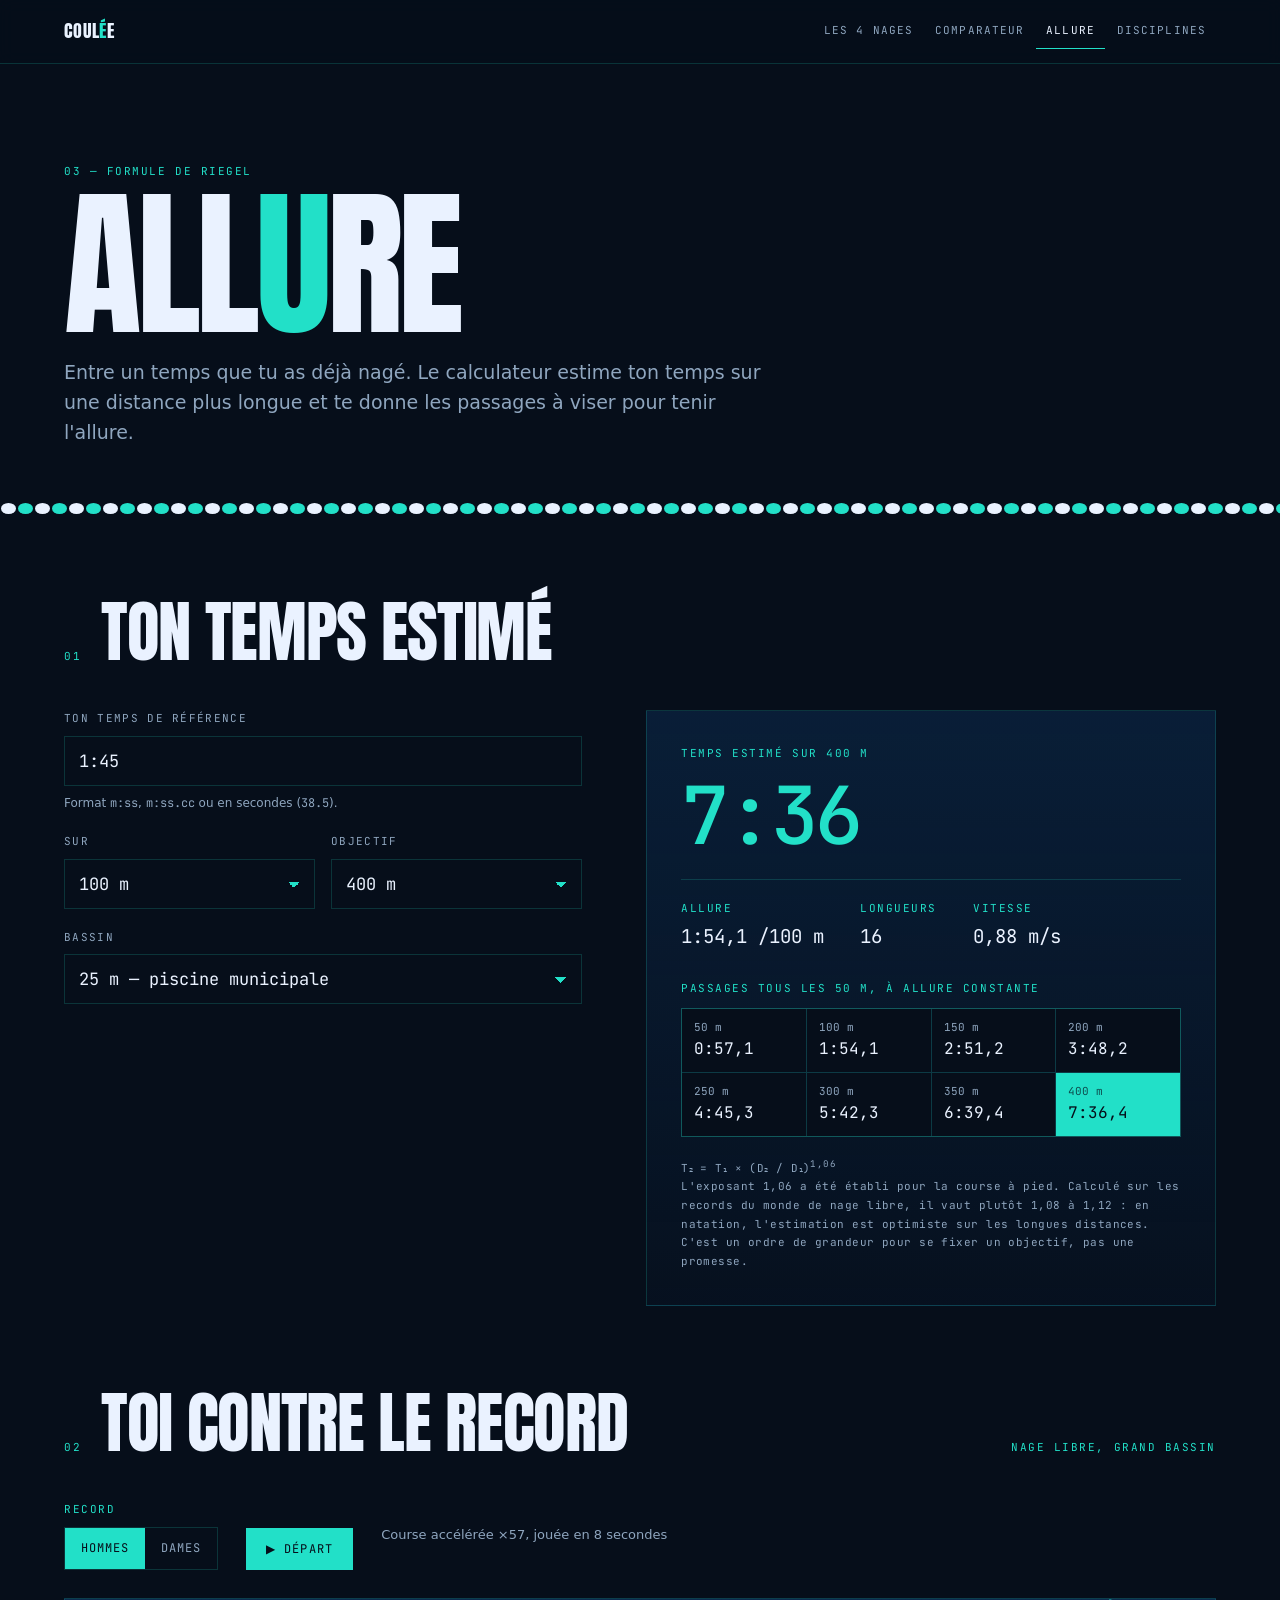
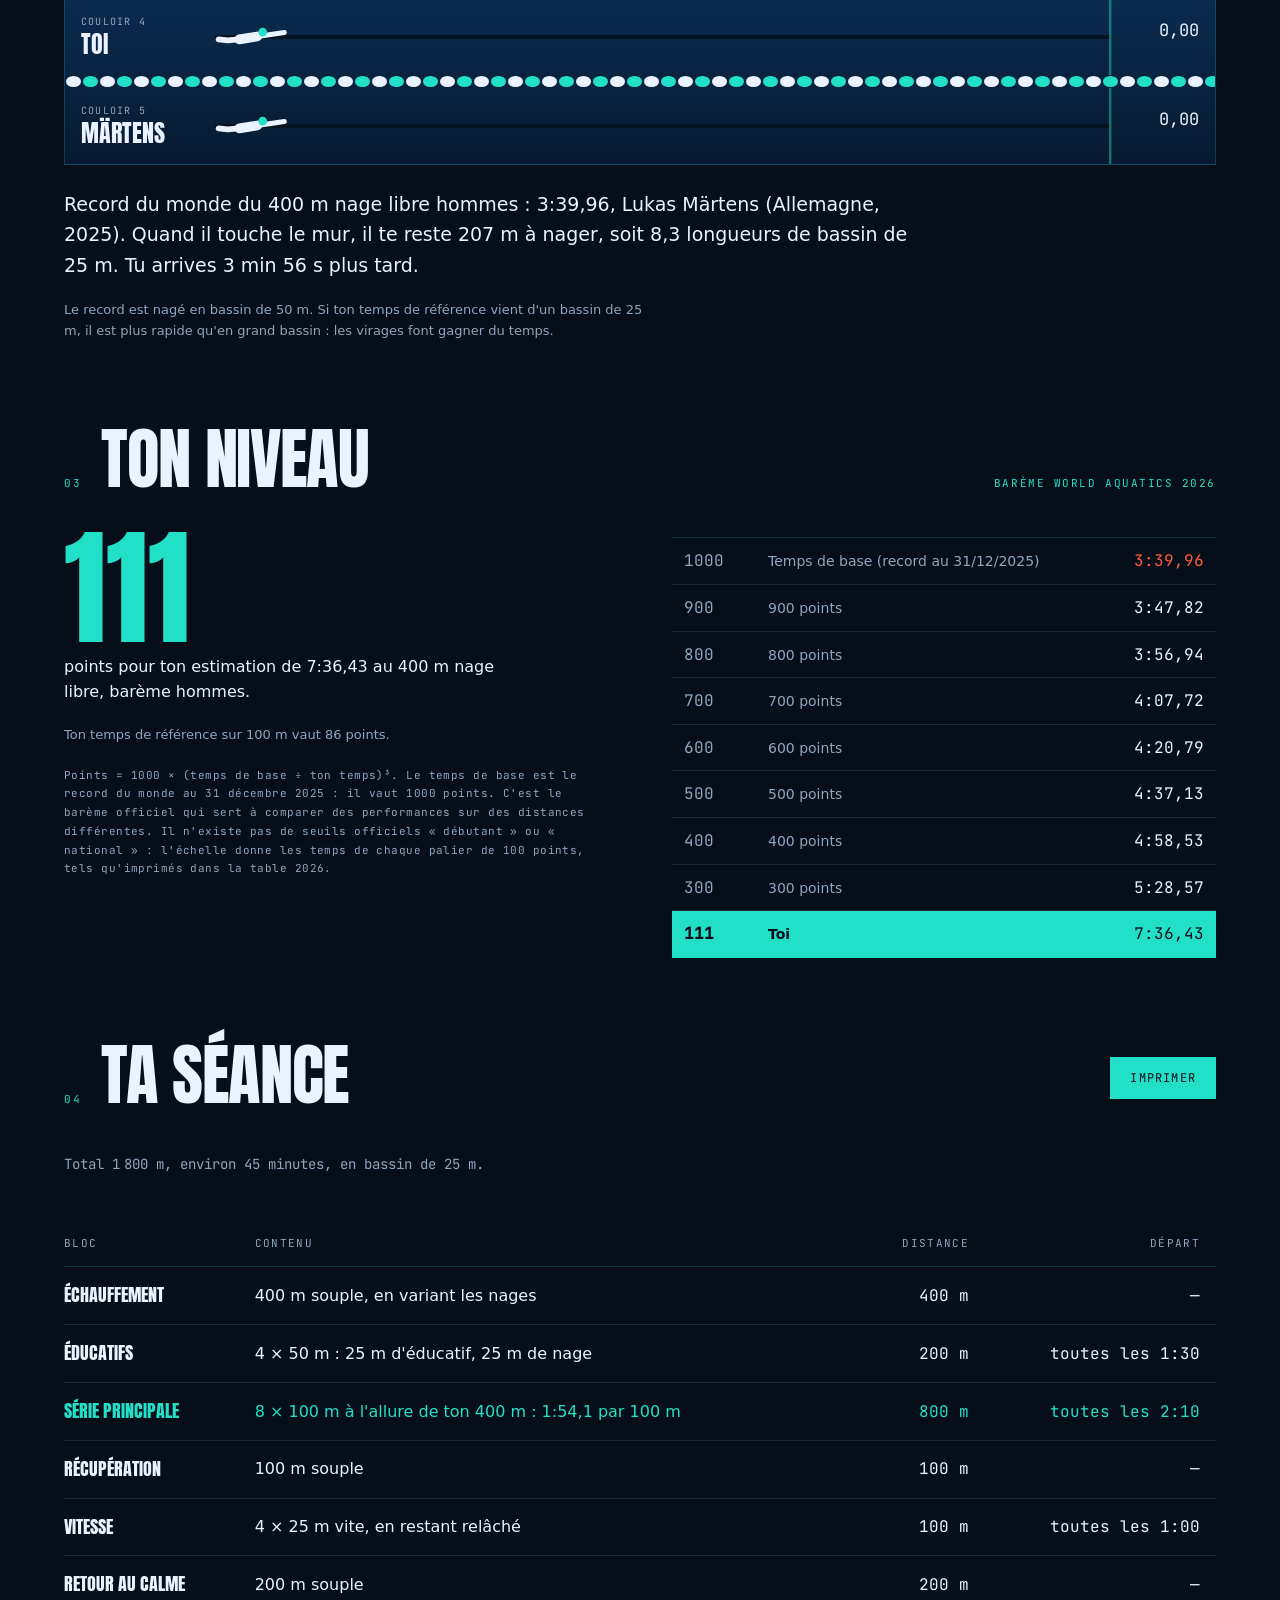
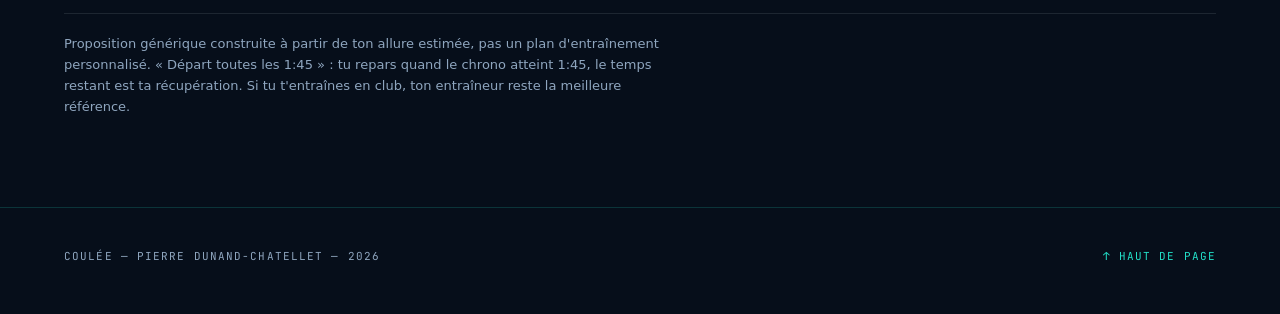
==== allure.html @ 32831cbe "Version initiale du site Coulée Site vitrine de natation, refonte de Lanatation.fr, avec animation d" ====
<!DOCTYPE html>
<html lang="fr" class="no-js">
<head>
<meta charset="utf-8">
<meta name="viewport" content="width=device-width, initial-scale=1, viewport-fit=cover">
<title>Calculateur d'allure — Coulée</title>
<meta name="description" content="Estime ton temps sur 400, 800 ou 1500 m, compare-le au record du monde, calcule tes points World Aquatics et génère une séance à ton allure.">
<meta name="theme-color" content="#060E1A">
<link rel="icon" href="favicon.svg" type="image/svg+xml">
<script>document.documentElement.className = 'js force-motion';</script>
<link rel="stylesheet" href="fonts/fonts.css">
<link rel="stylesheet" href="css/coulee.css?v=20260916-3">
</head>
<body>

<span id="top"></span>
<a class="skip" href="#contenu">Aller au contenu</a>

<header class="mini is-on">
  <a class="mark" href="index.html">Coul<i>é</i>e</a>
  <nav aria-label="Pages du site">
    <a href="nages.html">Les 4 nages</a>
    <a href="comparateur.html">Comparateur</a>
    <a href="allure.html" aria-current="page">Allure</a>
    <a href="disciplines.html">Disciplines</a>
  </nav>
</header>

<main class="page" id="contenu">

  <header class="page-head">
    <p class="label reveal" style="--i:0">03 — Formule de Riegel</p>
    <h1 class="reveal" style="--i:1">All<span class="dot">u</span>re</h1>
    <p class="intro reveal" style="--i:2">
      Entre un temps que tu as déjà nagé. Le calculateur estime ton temps sur une
      distance plus longue et te donne les passages à viser pour tenir l'allure.
    </p>
  </header>

  <div class="rope" aria-hidden="true"></div>

  <section class="section" aria-labelledby="t-calc">
    <div class="section-head">
      <span class="label reveal" style="--i:0">01</span>
      <h2 id="t-calc" class="reveal" style="--i:1">Ton temps estimé</h2>
    </div>
    <div class="pace">
      <form class="reveal" style="--i:0" id="paceForm" novalidate>
        <div class="field">
          <label for="t1">Ton temps de référence</label>
          <input id="t1" type="text" value="1:45" autocomplete="off" spellcheck="false" aria-describedby="t1-hint">
          <span class="hint" id="t1-hint">Format <span class="mono">m:ss</span>, <span class="mono">m:ss.cc</span> ou en secondes (<span class="mono">38.5</span>).</span>
        </div>
        <div class="pair">
          <div class="field">
            <label for="d1">Sur</label>
            <select id="d1">
              <option value="50">50 m</option>
              <option value="100" selected>100 m</option>
              <option value="200">200 m</option>
              <option value="400">400 m</option>
              <option value="800">800 m</option>
            </select>
          </div>
          <div class="field">
            <label for="d2">Objectif</label>
            <select id="d2">
              <option value="100">100 m</option>
              <option value="200">200 m</option>
              <option value="400" selected>400 m</option>
              <option value="800">800 m</option>
              <option value="1500">1500 m</option>
            </select>
          </div>
        </div>
        <div class="field">
          <label for="bassin">Bassin</label>
          <select id="bassin">
            <option value="25" selected>25 m — piscine municipale</option>
            <option value="50">50 m — grand bassin</option>
          </select>
        </div>
      </form>

      <div class="out reveal" style="--i:1">
        <p class="label" id="res-label">Temps estimé sur 400 m</p>
        <output class="big" id="res-temps" for="t1 d1 d2">7:36</output>
        <div class="stats">
          <div><span class="label">Allure</span><output id="res-allure">1:54,1 /100 m</output></div>
          <div><span class="label">Longueurs</span><output id="res-longueurs">16</output></div>
          <div><span class="label">Vitesse</span><output id="res-vitesse">0,88 m/s</output></div>
        </div>
        <p class="label splits-head" id="res-split-label">Passages tous les 50 m, à allure constante</p>
        <div class="splits" id="splits"></div>
        <p class="formula">
          T₂ = T₁ × (D₂ / D₁)<sup>1,06</sup><br>
          L'exposant 1,06 a été établi pour la course à pied. Calculé sur les records
          du monde de nage libre, il vaut plutôt 1,08 à 1,12 : en natation,
          l'estimation est optimiste sur les longues distances. C'est un ordre de
          grandeur pour se fixer un objectif, pas une promesse.
        </p>
      </div>
    </div>
  </section>

  <!-- ============================================================
       TOI CONTRE LE RECORD
       ============================================================ -->
  <section class="section needs-js" aria-labelledby="t-vs">
    <div class="section-head">
      <span class="label reveal" style="--i:0">02</span>
      <h2 id="t-vs" class="reveal" style="--i:1">Toi contre le record</h2>
      <span class="label reveal" style="--i:2">Nage libre, grand bassin</span>
    </div>

    <div class="controls reveal" style="--i:0">
      <fieldset>
        <legend class="label">Record</legend>
        <div class="seg">
          <input type="radio" name="sexe-rec" id="rec-h" value="H" checked><label for="rec-h">Hommes</label>
          <input type="radio" name="sexe-rec" id="rec-f" value="F"><label for="rec-f">Dames</label>
        </div>
      </fieldset>
      <button class="btn" type="button" id="vs-start">▶ Départ</button>
      <span class="note vs-vitesse" id="vs-vitesse"></span>
    </div>

    <div class="race reveal" style="--i:1" id="vs-race" hidden></div>
    <p class="vs-texte reveal" style="--i:2" id="vs-texte"></p>
    <p class="visually-hidden" id="vs-status" aria-live="polite"></p>
    <p class="note">Le record est nagé en bassin de 50 m. Si ton temps de référence vient d'un bassin de 25 m, il est plus rapide qu'en grand bassin : les virages font gagner du temps.</p>
  </section>

  <!-- ============================================================
       TON NIVEAU
       ============================================================ -->
  <section class="section needs-js" aria-labelledby="t-niv">
    <div class="section-head">
      <span class="label reveal" style="--i:0">03</span>
      <h2 id="t-niv" class="reveal" style="--i:1">Ton niveau</h2>
      <span class="label reveal" style="--i:2">Barème World Aquatics 2026</span>
    </div>
    <div class="niveau">
      <div class="reveal" style="--i:0">
        <span class="big" id="niv-points">—</span>
        <p id="niv-texte"></p>
        <p class="note" id="niv-ref"></p>
        <p class="formula">
          Points = 1000 × (temps de base ÷ ton temps)³. Le temps de base est le record du
          monde au 31 décembre 2025 : il vaut 1000 points. C'est le barème officiel qui
          sert à comparer des performances sur des distances différentes. Il n'existe pas
          de seuils officiels « débutant » ou « national » : l'échelle donne les
          temps de chaque palier de 100 points, tels qu'imprimés dans la table 2026.
        </p>
      </div>
      <ol class="echelle reveal" style="--i:1" id="niv-echelle" aria-label="Temps de chaque palier de points"></ol>
    </div>
  </section>

  <!-- ============================================================
       SÉANCE GÉNÉRÉE
       ============================================================ -->
  <section class="section needs-js" id="seance" aria-labelledby="t-sea">
    <div class="section-head">
      <span class="label reveal" style="--i:0">04</span>
      <h2 id="t-sea" class="reveal" style="--i:1">Ta séance</h2>
      <button class="btn no-print reveal" style="--i:2" type="button" id="seance-imprimer">Imprimer</button>
    </div>
    <p class="intro-seance reveal" style="--i:0" id="seance-resume"></p>
    <div class="table-wrap reveal" style="--i:1">
      <table class="seance">
        <caption class="visually-hidden">Séance d'entraînement construite à partir de ton allure</caption>
        <thead><tr><th scope="col">Bloc</th><th scope="col">Contenu</th><th scope="col" class="num">Distance</th><th scope="col" class="num">Départ</th></tr></thead>
        <tbody id="seance-corps"></tbody>
      </table>
    </div>
    <p class="note">Proposition générique construite à partir de ton allure estimée, pas un plan d'entraînement personnalisé. « Départ toutes les 1:45 » : tu repars quand le chrono atteint 1:45, le temps restant est ta récupération. Si tu t'entraînes en club, ton entraîneur reste la meilleure référence.</p>
  </section>

</main>

<footer>
  <span>Coulée — Pierre Dunand-Chatellet — <span class="mono">2026</span></span>
  <a class="end" href="#top">↑ Haut de page</a>
</footer>

<script src="js/donnees.js?v=20260916-3"></script>
<script src="js/site.js?v=20260916-3"></script>
<script src="js/allure-outils.js?v=20260916-3"></script>
<script src="js/allure.js?v=20260916-3"></script>
</body>
</html>
---- fonts/fonts.css ----
/* Polices hébergées sur ce serveur (licence SIL Open Font License),
   pour ne pas transmettre l'adresse IP des visiteurs à Google. */

/* latin-ext */
@font-face {
  font-family: 'Anton';
  font-style: normal;
  font-weight: 400;
  font-display: swap;
  src: url(Anton-normal-400-latin-ext.woff2) format('woff2');
  unicode-range: U+0100-02BA, U+02BD-02C5, U+02C7-02CC, U+02CE-02D7, U+02DD-02FF, U+0304, U+0308, U+0329, U+1D00-1DBF, U+1E00-1E9F, U+1EF2-1EFF, U+2020, U+20A0-20AB, U+20AD-20C0, U+2113, U+2C60-2C7F, U+A720-A7FF;
}
/* latin */
@font-face {
  font-family: 'Anton';
  font-style: normal;
  font-weight: 400;
  font-display: swap;
  src: url(Anton-normal-400-latin.woff2) format('woff2');
  unicode-range: U+0000-00FF, U+0131, U+0152-0153, U+02BB-02BC, U+02C6, U+02DA, U+02DC, U+0304, U+0308, U+0329, U+2000-206F, U+20AC, U+2122, U+2191, U+2193, U+2212, U+2215, U+FEFF, U+FFFD;
}
/* latin-ext */
@font-face {
  font-family: 'Inter';
  font-style: normal;
  font-weight: 400;
  font-display: swap;
  src: url(Inter-normal-400-latin-ext.woff2) format('woff2');
  unicode-range: U+0100-02BA, U+02BD-02C5, U+02C7-02CC, U+02CE-02D7, U+02DD-02FF, U+0304, U+0308, U+0329, U+1D00-1DBF, U+1E00-1E9F, U+1EF2-1EFF, U+2020, U+20A0-20AB, U+20AD-20C0, U+2113, U+2C60-2C7F, U+A720-A7FF;
}
/* latin */
@font-face {
  font-family: 'Inter';
  font-style: normal;
  font-weight: 400;
  font-display: swap;
  src: url(Inter-normal-400-latin.woff2) format('woff2');
  unicode-range: U+0000-00FF, U+0131, U+0152-0153, U+02BB-02BC, U+02C6, U+02DA, U+02DC, U+0304, U+0308, U+0329, U+2000-206F, U+20AC, U+2122, U+2191, U+2193, U+2212, U+2215, U+FEFF, U+FFFD;
}
/* latin-ext */
@font-face {
  font-family: 'Inter';
  font-style: normal;
  font-weight: 500;
  font-display: swap;
  src: url(Inter-normal-400-latin-ext.woff2) format('woff2');
  unicode-range: U+0100-02BA, U+02BD-02C5, U+02C7-02CC, U+02CE-02D7, U+02DD-02FF, U+0304, U+0308, U+0329, U+1D00-1DBF, U+1E00-1E9F, U+1EF2-1EFF, U+2020, U+20A0-20AB, U+20AD-20C0, U+2113, U+2C60-2C7F, U+A720-A7FF;
}
/* latin */
@font-face {
  font-family: 'Inter';
  font-style: normal;
  font-weight: 500;
  font-display: swap;
  src: url(Inter-normal-400-latin.woff2) format('woff2');
  unicode-range: U+0000-00FF, U+0131, U+0152-0153, U+02BB-02BC, U+02C6, U+02DA, U+02DC, U+0304, U+0308, U+0329, U+2000-206F, U+20AC, U+2122, U+2191, U+2193, U+2212, U+2215, U+FEFF, U+FFFD;
}
/* latin-ext */
@font-face {
  font-family: 'Inter';
  font-style: normal;
  font-weight: 600;
  font-display: swap;
  src: url(Inter-normal-400-latin-ext.woff2) format('woff2');
  unicode-range: U+0100-02BA, U+02BD-02C5, U+02C7-02CC, U+02CE-02D7, U+02DD-02FF, U+0304, U+0308, U+0329, U+1D00-1DBF, U+1E00-1E9F, U+1EF2-1EFF, U+2020, U+20A0-20AB, U+20AD-20C0, U+2113, U+2C60-2C7F, U+A720-A7FF;
}
/* latin */
@font-face {
  font-family: 'Inter';
  font-style: normal;
  font-weight: 600;
  font-display: swap;
  src: url(Inter-normal-400-latin.woff2) format('woff2');
  unicode-range: U+0000-00FF, U+0131, U+0152-0153, U+02BB-02BC, U+02C6, U+02DA, U+02DC, U+0304, U+0308, U+0329, U+2000-206F, U+20AC, U+2122, U+2191, U+2193, U+2212, U+2215, U+FEFF, U+FFFD;
}
/* latin-ext */
@font-face {
  font-family: 'JetBrains Mono';
  font-style: normal;
  font-weight: 400;
  font-display: swap;
  src: url(JetBrainsMono-normal-400-latin-ext.woff2) format('woff2');
  unicode-range: U+0100-02BA, U+02BD-02C5, U+02C7-02CC, U+02CE-02D7, U+02DD-02FF, U+0304, U+0308, U+0329, U+1D00-1DBF, U+1E00-1E9F, U+1EF2-1EFF, U+2020, U+20A0-20AB, U+20AD-20C0, U+2113, U+2C60-2C7F, U+A720-A7FF;
}
/* latin */
@font-face {
  font-family: 'JetBrains Mono';
  font-style: normal;
  font-weight: 400;
  font-display: swap;
  src: url(JetBrainsMono-normal-400-latin.woff2) format('woff2');
  unicode-range: U+0000-00FF, U+0131, U+0152-0153, U+02BB-02BC, U+02C6, U+02DA, U+02DC, U+0304, U+0308, U+0329, U+2000-206F, U+20AC, U+2122, U+2191, U+2193, U+2212, U+2215, U+FEFF, U+FFFD;
}
/* latin-ext */
@font-face {
  font-family: 'JetBrains Mono';
  font-style: normal;
  font-weight: 500;
  font-display: swap;
  src: url(JetBrainsMono-normal-400-latin-ext.woff2) format('woff2');
  unicode-range: U+0100-02BA, U+02BD-02C5, U+02C7-02CC, U+02CE-02D7, U+02DD-02FF, U+0304, U+0308, U+0329, U+1D00-1DBF, U+1E00-1E9F, U+1EF2-1EFF, U+2020, U+20A0-20AB, U+20AD-20C0, U+2113, U+2C60-2C7F, U+A720-A7FF;
}
/* latin */
@font-face {
  font-family: 'JetBrains Mono';
  font-style: normal;
  font-weight: 500;
  font-display: swap;
  src: url(JetBrainsMono-normal-400-latin.woff2) format('woff2');
  unicode-range: U+0000-00FF, U+0131, U+0152-0153, U+02BB-02BC, U+02C6, U+02DA, U+02DC, U+0304, U+0308, U+0329, U+2000-206F, U+20AC, U+2122, U+2191, U+2193, U+2212, U+2215, U+FEFF, U+FFFD;
}
---- css/coulee.css ----
/* ============================================================
   COULÉE — feuille commune
   Identité « immersif nuit » : bleu nuit, cyan des flotteurs, orange
   réservé aux records. Angles droits, filets fins, chiffres en mono.
   ============================================================ */
:root{
  --night:#060E1A;
  --water-1:#0B2B4F;
  --water-2:#071A31;
  --ink:#EAF2FF;
  --muted:#8FA6BF;
  --cyan:#22E0C8;
  --orange:#FF5A3C;
  --hair:rgba(34,224,200,.18);
  --hair-soft:rgba(234,242,255,.10);

  --f-display:"Anton","Arial Narrow",Impact,sans-serif;
  --f-body:"Inter",system-ui,-apple-system,"Segoe UI",sans-serif;
  --f-mono:"JetBrains Mono",ui-monospace,Consolas,monospace;

  --ease-out:cubic-bezier(.23,1,.32,1);
  --dur-text:260ms;
  --gutter:clamp(20px,5vw,72px);
  --wrap:1320px;
  /* hauteur de la barre fixe : imposée (min-height) et non plus devinée, pour que
     le haut des pages ne passe jamais dessous */
  --bar-h:64px;
  --bar:calc(var(--bar-h) + env(safe-area-inset-top,0px));
  /* repli en vh : dans une variable, une unité inconnue (svh avant 2022) ne
     retombe pas sur la déclaration précédente, elle rend height invalide → la
     scène mesurait 0 et le plongeon ne se jouait jamais */
  --track:400vh;

  /* corde de couloir : les mêmes flotteurs que dans l'animation */
  --floats:url("data:image/svg+xml,%3Csvg xmlns='http://www.w3.org/2000/svg' width='68' height='26'%3E%3Cellipse cx='17' cy='13' rx='15' ry='11' fill='%23EAF2FF'/%3E%3Cellipse cx='51' cy='13' rx='15' ry='11' fill='%2322E0C8'/%3E%3C/svg%3E");
}
@supports (height:100svh){ :root{--track:400svh} }
*{box-sizing:border-box}
/* L'attribut hidden doit gagner contre tout display posé par une classe :
   sans ça, .btn{display:inline-flex} affichait le bouton « Lire l'animation » en permanence. */
[hidden]{display:none !important}
html{
  background:var(--night);
  color-scheme:dark;
  -webkit-text-size-adjust:100%;
  scroll-padding-top:calc(var(--bar) + 16px);
}
@media (prefers-reduced-motion: no-preference){ html{scroll-behavior:smooth} }
body{
  margin:0;
  background:var(--night);
  color:var(--ink);
  font-family:var(--f-body);
  font-size:1rem;
  line-height:1.6;
  overflow-x:hidden;
}
h1,h2,h3{font-family:var(--f-display);font-weight:400;text-transform:uppercase;line-height:.84;letter-spacing:-.02em;margin:0}
p{margin:0}
a{color:inherit}
:focus-visible{outline:2px solid var(--cyan);outline-offset:4px}
.mono{font-family:var(--f-mono);font-variant-numeric:tabular-nums}
.label{
  font-family:var(--f-mono);font-size:.6875rem;letter-spacing:.14em;
  text-transform:uppercase;color:var(--cyan);
}
.muted{color:var(--muted)}

.skip{
  position:absolute;left:var(--gutter);top:-100px;z-index:50;
  background:var(--cyan);color:var(--night);
  font-family:var(--f-mono);font-size:.75rem;text-transform:uppercase;letter-spacing:.1em;
  padding:12px 16px;text-decoration:none;
}
.skip:focus{top:calc(8px + env(safe-area-inset-top,0px))}

.rope{height:13px;background:var(--floats) 0 0/34px 13px repeat-x}

/* ---------- révélations (une seule fois, jamais rejouées) ---------- */
.js .reveal{
  opacity:0;transform:translateY(12px);
  transition:opacity var(--dur-text) var(--ease-out),transform var(--dur-text) var(--ease-out);
  transition-delay:calc(var(--i,0) * 60ms);
}
.js .is-in .reveal,.js .reveal.is-in{opacity:1;transform:none}

/* ============================================================
   BARRE DE NAVIGATION
   Pages intérieures : toujours visible (.is-on dans le HTML).
   Accueil : apparaît une fois le plongeon joué et le hero quitté.
   ============================================================ */
.mini{
  position:fixed;top:0;left:0;right:0;z-index:20;
  display:flex;align-items:center;gap:16px;
  min-height:var(--bar);
  padding:0 var(--gutter);
  padding-top:env(safe-area-inset-top,0px);
  background:rgba(6,14,26,.82);
  backdrop-filter:blur(8px);
  -webkit-backdrop-filter:blur(8px);
  border-bottom:1px solid var(--hair);
  opacity:0;transform:translateY(-100%);pointer-events:none;
  transition:opacity 200ms var(--ease-out),transform 240ms var(--ease-out);
}
/* au clavier, une barre invisible ne doit pas recevoir le focus en aveugle */
.mini.is-on,.mini:focus-within{opacity:1;transform:none;pointer-events:auto}
.mini .mark{font-family:var(--f-display);font-size:1.125rem;text-transform:uppercase;letter-spacing:.02em;text-decoration:none;white-space:nowrap}
.mini .mark i{color:var(--cyan);font-style:normal}
.mini nav{margin-left:auto;display:flex;gap:2px;overflow-x:auto;scrollbar-width:none}
.mini nav::-webkit-scrollbar{display:none}
.mini nav a{
  font-family:var(--f-mono);font-size:.6875rem;letter-spacing:.1em;text-transform:uppercase;
  text-decoration:none;color:var(--muted);padding:8px 10px;white-space:nowrap;
  border-bottom:1px solid transparent;
  transition:color 160ms var(--ease-out),border-color 160ms var(--ease-out);
}
.mini nav a[aria-current="page"]{color:var(--ink);border-bottom-color:var(--cyan)}
/* overflow-x:auto sur le nav coupe aussi ce qui dépasse en hauteur : le contour
   de focus (décalé de 4 px) était rogné. On le rentre dans le lien. */
.mini nav a:focus-visible{outline-offset:-2px}
@media (hover:hover) and (pointer:fine){ .mini nav a:hover{color:var(--ink)} }

/* ============================================================
   LA SCÈNE (accueil uniquement)
   ============================================================ */
.scene{position:relative;height:400vh;height:var(--track)}
/* Séquence jouée : la piste de scroll disparaît, le hero devient un hero normal
   et le haut de page est l'image finale. On ne peut plus rejouer le plongeon. */
.scene.is-done{height:100vh;height:100svh}
.stage{
  position:sticky;top:0;
  height:100vh;height:100svh;
  overflow:hidden;
  background:var(--night);
  isolation:isolate;
}
.world,.swimmer{position:absolute;left:0;top:0;transform-origin:0 0;will-change:transform}
.scene.is-settled .world,.scene.is-settled .swimmer{will-change:auto}
.scene-svg{position:absolute;left:-200px;top:-400px;display:block}
.swimmer svg{position:absolute;left:-220px;top:-110px;display:block;overflow:visible}

.cue{
  position:absolute;left:50%;bottom:calc(24px + env(safe-area-inset-bottom,0px));
  transform:translateX(-50%);
  font-family:var(--f-mono);font-size:.6875rem;letter-spacing:.24em;
  text-transform:uppercase;color:var(--muted);
  transition:opacity 220ms var(--ease-out);
}
.cue.is-off{opacity:0}

.hero-copy{position:absolute;inset:0;pointer-events:none}
/* Tant que le texte n'est pas révélé, ses LIENS sont invisibles : ils ne doivent
   ni se cliquer au milieu du plongeon, ni recevoir le focus clavier. Seulement
   les liens : visibility:hidden sur tout le bloc retirait aussi le h1 et le
   paragraphe de l'arbre d'accessibilité — la page n'avait plus de titre pour un
   lecteur d'écran. Eux restent en simple opacity:0 (.reveal). */
.js .hero-copy:not(.is-in) .hero-nav{visibility:hidden}
.copy-rail{
  position:absolute;top:58%;left:var(--gutter);right:var(--gutter);
  max-width:1180px;
}
.title{
  /* bottom:100% = le bas du titre sur le HAUT du rail, c'est-à-dire sur la ligne d'eau */
  position:absolute;bottom:100%;left:-.04em;margin:0 0 -.03em;
  font-size:clamp(3.25rem,11.5vw,11rem);
  line-height:.78;letter-spacing:-.03em;
}
.title .dot{color:var(--cyan)}
.below{padding-top:26px;display:flex;flex-direction:column;gap:22px}
.lede{font-size:clamp(1rem,1.5vw,1.1875rem);max-width:46ch;color:var(--ink);pointer-events:auto}
.hero-nav{display:flex;flex-wrap:wrap;pointer-events:auto}
.hero-nav a{
  display:flex;align-items:baseline;gap:10px;
  padding:10px 22px 10px 0;margin-right:22px;
  text-decoration:none;
  border-bottom:1px solid transparent;
}
.hero-nav .n{font-family:var(--f-mono);font-size:.6875rem;color:var(--cyan);letter-spacing:.1em}
.hero-nav .t{font-family:var(--f-display);font-size:clamp(1.0625rem,1.7vw,1.5rem);text-transform:uppercase;letter-spacing:-.01em}
@media (hover:hover) and (pointer:fine){
  .hero-nav a{transition:border-color 160ms var(--ease-out)}
  .hero-nav a:hover{border-bottom-color:var(--cyan)}
}
.hero-data{font-family:var(--f-mono);font-size:.75rem;letter-spacing:.06em;color:var(--muted);text-transform:uppercase}
.hero-data b{color:var(--ink);font-weight:500}

/* ============================================================
   MISE EN PAGE DES PAGES
   ============================================================ */
.page{padding-top:var(--bar)}
.page-head{padding:clamp(56px,11vh,128px) var(--gutter) clamp(36px,6vh,64px);max-width:var(--wrap);margin-inline:auto}
.page-head h1{font-size:clamp(3.5rem,13vw,10rem);line-height:.8;letter-spacing:-.03em;margin:20px 0 28px}
.page-head h1 .dot{color:var(--cyan)}
.page-head .intro{font-size:clamp(1rem,1.5vw,1.1875rem);max-width:58ch;color:var(--muted)}

.section{padding:clamp(56px,10vh,128px) var(--gutter);max-width:var(--wrap);margin-inline:auto}
.section + .section{padding-top:0}
.section-head{display:flex;align-items:baseline;gap:20px;flex-wrap:wrap;margin-bottom:clamp(28px,5vh,56px)}
.section-head h2{font-size:clamp(2rem,5.2vw,4.25rem)}
.section-head .label:last-child:not(:first-child){margin-left:auto}

/* ---------- boutons ---------- */
.btn{
  display:inline-flex;align-items:center;gap:10px;
  font-family:var(--f-mono);font-size:.75rem;letter-spacing:.1em;text-transform:uppercase;
  color:var(--night);background:var(--cyan);border:0;border-radius:0;
  padding:13px 20px;cursor:pointer;text-decoration:none;
  transition:transform 160ms var(--ease-out),background-color 160ms var(--ease-out);
}
.btn:active{transform:scale(.97)}
@media (hover:hover) and (pointer:fine){ .btn:hover{background-color:#5CEBD8} }
.link-btn{
  font:inherit;color:var(--cyan);background:none;border:0;padding:0;cursor:pointer;
  text-transform:inherit;letter-spacing:inherit;
}

/* ---------- liste de lignes (accueil, index des pages) ---------- */
.strokes{border-top:1px solid var(--hair)}
.stroke{
  display:grid;grid-template-columns:auto 1fr auto;align-items:center;
  gap:clamp(16px,3vw,40px);
  padding:clamp(20px,3.4vh,34px) 12px;
  border-bottom:1px solid var(--hair);
  text-decoration:none;
}
.stroke .n{font-family:var(--f-mono);font-size:.75rem;color:var(--cyan);letter-spacing:.1em}
.stroke .name{font-family:var(--f-display);font-size:clamp(1.75rem,4.6vw,3.25rem);text-transform:uppercase;line-height:.9;letter-spacing:-.02em;display:block}
.stroke .desc{color:var(--muted);font-size:.9375rem;max-width:52ch;margin-top:6px;display:block}
.stroke .v{font-family:var(--f-mono);font-size:clamp(.8125rem,1.6vw,1.0625rem);color:var(--ink);white-space:nowrap;text-align:right}
/* white-space:normal : hérité de .v, le nowrap faisait déborder la légende sous ~350 px */
.stroke .v small{display:block;white-space:normal;color:var(--muted);font-size:.6875rem;letter-spacing:.1em;text-transform:uppercase;margin-top:4px}
@media (hover:hover) and (pointer:fine){
  .stroke{transition:background-color 160ms var(--ease-out)}
  .stroke .name{transition:transform 200ms var(--ease-out)}
  a.stroke:hover{background-color:rgba(34,224,200,.05)}
  a.stroke:hover .name{transform:translateX(8px)}
}

/* ---------- accueil : chiffres clés ---------- */
.figures{display:grid;grid-template-columns:repeat(4,minmax(0,1fr));gap:1px;background:var(--hair);border:1px solid var(--hair)}
.figures > div{background:var(--night);padding:clamp(22px,4vh,36px) clamp(18px,2.4vw,30px);display:flex;flex-direction:column;gap:12px}
.figures .big{font-family:var(--f-display);font-size:clamp(2.75rem,5.4vw,4.75rem);line-height:.85;letter-spacing:-.01em;font-variant-numeric:tabular-nums;white-space:nowrap}
.figures .big small{font-size:.45em;letter-spacing:0;margin-left:.15em;color:var(--muted)}
.figures .rec .big{color:var(--orange)}
.figures .live .big{color:var(--cyan)}
/* 70 % de la taille normale ; en rem et pas en em : em se rapporterait au parent (16 px) */
.figures .big.is-long{font-size:clamp(1.75rem,3.8vw,3.3rem)}
.figures p{font-size:.875rem;color:var(--muted);max-width:30ch}

/* ---------- accueil : anatomie d'un 50 m ---------- */
/* marge basse fixe : les étiquettes des repères descendent à 34 px sous l'eau */
.lane50{position:relative;margin:clamp(36px,6vh,56px) 0 56px}
.lane50-water{
  position:relative;height:clamp(64px,10vh,96px);
  background:linear-gradient(180deg,var(--water-1),var(--water-2));
  border:1px solid var(--hair);
}
/* corde : flotteurs normaux, rouges sur les 5 premiers et 5 derniers mètres (10 % de 50 m) */
.lane50-water::before{
  content:"";position:absolute;left:0;right:0;top:-7px;height:13px;
  background:var(--floats) 0 0/34px 13px repeat-x;
}
.lane50-water::after{
  content:"";position:absolute;top:-7px;height:13px;left:0;right:0;
  background:
    linear-gradient(90deg,var(--orange) 0 10%,transparent 10% 90%,var(--orange) 90%);
  -webkit-mask:var(--floats) 0 0/34px 13px repeat-x;mask:var(--floats) 0 0/34px 13px repeat-x;
}
/* ligne de fond : s'arrête à 2 m de chaque mur (4 %), barre en T */
.lane50-bottom{position:absolute;left:4%;right:4%;top:50%;height:4px;margin-top:-2px;background:#04101D}
.lane50-bottom::before,.lane50-bottom::after{content:"";position:absolute;top:-10px;width:4px;height:24px;background:#04101D}
.lane50-bottom::before{left:0}
.lane50-bottom::after{right:0}
.mark50{position:absolute;top:-18px;bottom:-34px;width:0;border-left:1px dashed var(--cyan)}
.mark50 span{
  position:absolute;bottom:0;left:0;transform:translateX(-50%);
  font-family:var(--f-mono);font-size:.6875rem;color:var(--cyan);white-space:nowrap;
}
.mark50.is-start span{transform:none}
.mark50.is-end{border-left:0;border-right:1px dashed var(--cyan)}
.mark50.is-end span{left:auto;right:0;transform:none}
.phases{list-style:none;margin:0;padding:0;display:grid;grid-template-columns:repeat(3,minmax(0,1fr));gap:1px;background:var(--hair);border:1px solid var(--hair)}
.phases li{background:var(--night);padding:clamp(20px,3.4vh,30px) clamp(18px,2.2vw,28px);display:flex;flex-direction:column;gap:10px}
.phases .at{font-family:var(--f-mono);font-size:.75rem;color:var(--cyan);letter-spacing:.08em}
.phases h3{font-size:clamp(1.5rem,2.6vw,2rem);line-height:.9}
.phases p{font-size:.9375rem;color:var(--muted)}

/* ---------- accueil : le bassin ---------- */
.pool{display:grid;grid-template-columns:minmax(0,7fr) minmax(0,5fr);gap:clamp(28px,5vw,64px);align-items:center}
.pool figure{margin:0}
.pool svg{display:block;width:100%;height:auto}
.pool figcaption{margin-top:12px}
.pool .facts{grid-template-columns:1fr 1fr}

/* ---------- deux colonnes de texte ---------- */
.duo{display:grid;grid-template-columns:repeat(2,minmax(0,1fr));border-top:1px solid var(--hair)}
.duo > div{padding:clamp(28px,5vh,48px) clamp(20px,3vw,40px) 0 0;display:flex;flex-direction:column;gap:16px}
.duo > div + div{padding-left:clamp(20px,3vw,40px);padding-right:0;border-left:1px solid var(--hair)}
.duo h3{font-size:clamp(2rem,4vw,3rem)}
.duo p{max-width:56ch;color:var(--muted)}

/* ---------- les 4 nages ---------- */
.nage{
  display:grid;grid-template-columns:minmax(0,5fr) minmax(0,7fr);
  gap:clamp(24px,5vw,72px);
  padding:clamp(40px,7vh,80px) 0;
  border-top:1px solid var(--hair);
}
.nage-id .num{
  display:block;font-family:var(--f-display);font-size:clamp(5rem,12vw,9.5rem);line-height:.8;
  color:transparent;-webkit-text-stroke:1px var(--cyan);
}
.nage-id h2{font-size:clamp(2.5rem,6vw,4.75rem);margin-top:14px}
.nage-body{display:flex;flex-direction:column;gap:28px}
.nage-body > p{font-size:1.0625rem;max-width:60ch}
.facts{display:grid;grid-template-columns:repeat(auto-fit,minmax(150px,1fr));gap:1px;background:var(--hair);border:1px solid var(--hair);margin:0}
.facts div{background:var(--night);padding:14px 16px}
.facts dt{font-family:var(--f-mono);font-size:.6875rem;letter-spacing:.1em;text-transform:uppercase;color:var(--muted)}
.facts dd{margin:4px 0 0;font-weight:500}
.facts .rec dd{font-family:var(--f-mono);color:var(--orange)}
.rhythm{display:flex;flex-direction:column;gap:10px}
.rhythm svg{width:100%;max-width:440px;height:auto;display:block}
.rh-block{fill:var(--cyan)}
.rh-track{stroke:var(--hair)}
.rh-text{fill:var(--muted);font-family:var(--f-mono);font-size:10px}

/* ---------- comparateur : la course ---------- */
.controls{display:flex;flex-wrap:wrap;gap:18px 28px;align-items:end;margin-bottom:28px}
fieldset{border:0;padding:0;margin:0;min-width:0}
legend{padding:0;margin-bottom:8px}
.seg{position:relative;display:inline-flex;border:1px solid var(--hair)}
.seg input{position:absolute;opacity:0;pointer-events:none}
.seg label{
  font-family:var(--f-mono);font-size:.75rem;letter-spacing:.08em;text-transform:uppercase;
  padding:11px 16px;cursor:pointer;color:var(--muted);
  transition:background-color 160ms var(--ease-out),color 160ms var(--ease-out);
}
.seg input:checked + label{background:var(--cyan);color:var(--night)}
.seg input:focus-visible + label{outline:2px solid var(--cyan);outline-offset:3px}

.race{border:1px solid var(--hair);background:linear-gradient(180deg,var(--water-1),var(--water-2))}
.lane{display:grid;grid-template-columns:150px minmax(0,1fr) 104px;align-items:center;min-height:76px}
.lane-name{padding-inline:16px;display:flex;flex-direction:column;line-height:1.1}
.lane-name small{font-family:var(--f-mono);font-size:.625rem;letter-spacing:.12em;text-transform:uppercase;color:var(--muted)}
.lane-name b{font-family:var(--f-display);font-weight:400;font-size:1.5rem;text-transform:uppercase;margin-top:4px}
.track{position:relative;height:76px}
/* ligne de fond du couloir, et mur d'arrivée */
.track::before{content:"";position:absolute;left:0;right:0;top:50%;height:4px;margin-top:-2px;background:#04101D;opacity:.9}
.track::after{content:"";position:absolute;right:0;top:0;bottom:0;width:2px;background:var(--cyan);opacity:.45}
.race-swimmer{position:absolute;left:0;top:50%;width:72px;height:22px;margin-top:-11px;will-change:transform}
.race-swimmer svg{display:block;width:100%;height:100%;overflow:visible}
.lane-time{
  font-family:var(--f-mono);font-variant-numeric:tabular-nums;text-align:right;
  padding-inline:16px;border-left:1px solid var(--hair);
  align-self:stretch;display:flex;flex-direction:column;justify-content:center;
}
.lane-time .chrono{font-size:1.0625rem}
.lane.done .chrono{color:var(--orange)}
.lane-time .place{font-size:.625rem;letter-spacing:.1em;text-transform:uppercase;color:var(--muted);min-height:1.2em}

.table-wrap{overflow-x:auto;margin-top:clamp(32px,5vh,48px)}
table{border-collapse:collapse;width:100%;min-width:620px}
th,td{text-align:left;padding:14px 16px 14px 0;border-bottom:1px solid var(--hair-soft)}
thead th{font-family:var(--f-mono);font-size:.6875rem;letter-spacing:.12em;text-transform:uppercase;color:var(--muted);font-weight:400;border-bottom-color:var(--hair)}
th.num,td.num{text-align:right;font-family:var(--f-mono);font-variant-numeric:tabular-nums}
td b{font-family:var(--f-display);font-weight:400;text-transform:uppercase;font-size:1.375rem;letter-spacing:.01em}
td.rec{color:var(--orange)}

.energy-head{display:flex;flex-wrap:wrap;gap:20px 40px;align-items:end;justify-content:space-between;margin-bottom:28px}
.energy-head h2{font-size:clamp(2rem,5vw,3.5rem)}
.kcal{display:grid;grid-template-columns:repeat(4,minmax(0,1fr));gap:1px;background:var(--hair);border:1px solid var(--hair)}
.kcal div{background:var(--night);padding:22px}
.kcal .big{display:block;font-family:var(--f-display);font-size:clamp(2.75rem,5vw,4rem);line-height:.9;font-variant-numeric:tabular-nums;margin:12px 0 6px}
.kcal .top .big{color:var(--orange)}
.kcal .unit{font-family:var(--f-mono);font-size:.6875rem;color:var(--muted);letter-spacing:.06em}

.note{margin-top:20px;font-size:.8125rem;color:var(--muted);max-width:72ch}

/* ---------- champs ---------- */
/* l'espacement est porté par le conteneur, pas par le champ : un champ isolé
   (le poids, à côté d'un titre) ne doit pas traîner une marge qui le décale */
.field{display:flex;flex-direction:column;gap:8px}
form > * + *{margin-top:20px}
.field label{font-family:var(--f-mono);font-size:.6875rem;letter-spacing:.12em;text-transform:uppercase;color:var(--muted)}
.field input,.field select{
  font-family:var(--f-mono);font-size:1.0625rem;color:var(--ink);
  background:transparent;border:1px solid var(--hair);border-radius:0;
  padding:13px 14px;width:100%;
  transition:border-color 160ms var(--ease-out);
}
/* 1 px qui change de couleur ne se voit pas : on double le trait au focus */
.field input:focus,.field select:focus{border-color:var(--cyan);box-shadow:0 0 0 1px var(--cyan);outline:none}
.field input[aria-invalid="true"]{border-color:var(--orange)}
.field select{appearance:none;background-image:linear-gradient(45deg,transparent 50%,var(--cyan) 50%),linear-gradient(135deg,var(--cyan) 50%,transparent 50%);background-position:calc(100% - 20px) 22px,calc(100% - 14px) 22px;background-size:6px 6px;background-repeat:no-repeat;padding-right:40px}
.field select option{background:var(--water-2);color:var(--ink)}
.field .hint{font-size:.75rem;color:var(--muted)}
.pair{display:grid;grid-template-columns:1fr 1fr;gap:16px}

/* ---------- allure ---------- */
.pace{display:grid;grid-template-columns:minmax(280px,1fr) minmax(280px,1.1fr);gap:clamp(24px,5vw,64px);align-items:start}
.out{border:1px solid var(--hair);padding:clamp(22px,4vh,34px);background:linear-gradient(180deg,rgba(11,43,79,.55),rgba(7,26,49,.2))}
.out .big{font-family:var(--f-mono);font-weight:500;font-size:clamp(2.75rem,8vw,5rem);line-height:1;letter-spacing:-.04em;color:var(--cyan);margin:12px 0 0;display:block}
.stats{display:flex;flex-wrap:wrap;gap:18px 36px;margin-top:24px;padding-top:20px;border-top:1px solid var(--hair)}
.stats div{display:flex;flex-direction:column;gap:4px}
.stats output{font-family:var(--f-mono);font-size:1.1875rem;font-variant-numeric:tabular-nums}
.splits-head{margin:28px 0 10px}
.splits{display:grid;grid-template-columns:repeat(auto-fill,minmax(112px,1fr));gap:1px;background:var(--hair);border:1px solid var(--hair)}
.splits div{background:var(--night);padding:10px 12px;display:flex;flex-direction:column}
.splits .d{font-family:var(--f-mono);font-size:.6875rem;color:var(--muted)}
.splits .t{font-family:var(--f-mono);font-variant-numeric:tabular-nums}
.splits div:last-child{background:var(--cyan);color:var(--night)}
.splits div:last-child .d{color:var(--night);opacity:.7}
.formula{margin-top:20px;font-family:var(--f-mono);font-size:.6875rem;color:var(--muted);letter-spacing:.04em;line-height:1.7}

/* ---------- autres disciplines ---------- */
.disc{display:grid;grid-template-columns:repeat(2,minmax(0,1fr));border-top:1px solid var(--hair)}
.disc article{padding:clamp(32px,6vh,60px) clamp(20px,3vw,44px) clamp(32px,6vh,60px) 0;border-bottom:1px solid var(--hair);display:flex;flex-direction:column;gap:18px}
.disc article:nth-child(even){padding-left:clamp(20px,3vw,44px);padding-right:0;border-left:1px solid var(--hair)}
.fig{display:flex;align-items:baseline;gap:16px;flex-wrap:wrap}
.fig strong{font-family:var(--f-display);font-weight:400;font-size:clamp(4.5rem,10vw,7.5rem);line-height:.8;color:var(--cyan);font-variant-numeric:tabular-nums}
.fig span{font-family:var(--f-mono);font-size:.6875rem;letter-spacing:.08em;text-transform:uppercase;color:var(--muted);max-width:24ch;line-height:1.6}
.disc h3{font-size:clamp(2rem,4vw,3rem)}
.disc p{max-width:56ch}
.disc .calc{font-family:var(--f-mono);font-size:.75rem;color:var(--muted)}

/* ---------- utilitaires ---------- */
/* lu par les lecteurs d'écran, invisible à l'écran */
.visually-hidden{position:absolute !important;width:1px;height:1px;padding:0;margin:-1px;overflow:hidden;clip:rect(0 0 0 0);white-space:nowrap;border:0}

/* ---------- allure : toi contre le record ---------- */
.vs-vitesse{margin-top:0;align-self:center}
.btn:disabled{opacity:.4;cursor:not-allowed}
.vs-texte{margin-top:24px;font-size:clamp(1rem,1.6vw,1.1875rem);max-width:70ch}

/* ---------- allure : ton niveau ---------- */
.niveau{display:grid;grid-template-columns:minmax(0,1fr) minmax(0,1fr);gap:clamp(28px,5vw,64px);align-items:start}
.niveau .big{display:block;font-family:var(--f-display);font-size:clamp(4.5rem,12vw,8rem);line-height:.8;color:var(--cyan);font-variant-numeric:tabular-nums}
.niveau .big + p{margin-top:14px;max-width:44ch}
.echelle{list-style:none;margin:0;padding:0;border-top:1px solid var(--hair)}
.echelle li{display:grid;grid-template-columns:4.5rem minmax(0,1fr) auto;gap:12px;align-items:baseline;padding:10px 12px;border-bottom:1px solid var(--hair-soft)}
.echelle .pts{font-family:var(--f-mono);font-variant-numeric:tabular-nums;color:var(--muted)}
.echelle .lib{font-size:.875rem;color:var(--muted)}
.echelle .tps{font-family:var(--f-mono);font-variant-numeric:tabular-nums}
.echelle li:first-child .tps{color:var(--orange)}
.echelle li.moi{background:var(--cyan);color:var(--night);border-bottom-color:var(--cyan)}
.echelle li.moi .pts,.echelle li.moi .lib{color:var(--night);font-weight:600}

/* ---------- allure : séance ---------- */
.section-head .btn{margin-left:auto;align-self:center}
.intro-seance{font-family:var(--f-mono);font-size:.875rem;color:var(--muted)}
.seance{min-width:560px}
.seance tbody th{font-family:var(--f-display);font-weight:400;text-transform:uppercase;font-size:1.125rem;white-space:nowrap;vertical-align:baseline}
.seance tr.fort th,.seance tr.fort td{color:var(--cyan)}

/* ---------- disciplines : frise ---------- */
.frise-axe{position:relative;height:40px;margin:8px 8px 28px}
.frise-axe::before{content:"";position:absolute;left:0;right:0;top:8px;height:1px;background:var(--hair)}
.frise-axe .dot{position:absolute;top:3px;width:11px;height:11px;margin-left:-5.5px;background:var(--cyan);border-radius:50%}
.frise-axe .an{position:absolute;top:22px;font-family:var(--f-mono);font-size:.6875rem;color:var(--muted)}
.frise-axe .an-debut{left:-8px}
.frise-axe .an-fin{right:-8px}
.frise{list-style:none;margin:0;padding:0;display:grid;grid-template-columns:repeat(4,minmax(0,1fr));gap:1px;background:var(--hair);border:1px solid var(--hair)}
.frise li{background:var(--night);padding:clamp(18px,3vh,28px) clamp(16px,2vw,24px);display:flex;flex-direction:column;gap:6px}
.frise .an{font-family:var(--f-display);font-size:clamp(2.25rem,4vw,3rem);line-height:.9;color:var(--cyan);font-variant-numeric:tabular-nums}
.frise .lieu{font-family:var(--f-mono);font-size:.6875rem;letter-spacing:.1em;text-transform:uppercase;color:var(--muted)}
.frise p{font-size:.9375rem;color:var(--muted);margin-top:6px}
.frise strong{color:var(--ink);font-weight:600}

/* ---------- disciplines : quiz ---------- */
.quiz{display:grid;grid-template-columns:repeat(auto-fit,minmax(min(100%,280px),1fr));gap:1px;background:var(--hair);border:1px solid var(--hair)}
.quiz fieldset{background:var(--night);padding:clamp(18px,3vh,28px) clamp(16px,2vw,24px);display:flex;flex-direction:column;gap:4px}
.quiz legend{float:left;width:100%;margin-bottom:10px;font-family:var(--f-display);text-transform:uppercase;font-size:1.25rem;line-height:1}
.quiz legend .n{font-family:var(--f-mono);font-size:.75rem;color:var(--cyan);margin-right:10px;vertical-align:.2em}
.quiz label{display:flex;gap:10px;align-items:flex-start;padding:8px 0;font-size:.9375rem;color:var(--muted);cursor:pointer}
.quiz input[type="radio"]{accent-color:var(--cyan);width:18px;height:18px;margin:2px 0 0;flex:none}
.quiz label:has(input:checked){color:var(--ink)}
.quiz-fin{grid-column:1/-1;background:var(--night);display:flex;flex-wrap:wrap;gap:16px 28px;align-items:center;padding:20px clamp(16px,2vw,24px)}
.quiz-fin .link-btn{font-family:var(--f-mono);font-size:.75rem;letter-spacing:.1em;text-transform:uppercase}
.quiz-resultat{grid-column:1/-1;background:var(--night)}
.quiz-resultat:empty{display:none}
.quiz-resultat.is-on,.quiz-resultat.is-manque{padding:clamp(22px,4vh,36px) clamp(16px,2vw,24px);display:flex;flex-direction:column;gap:12px}
.quiz-resultat.is-on{border-top:2px solid var(--cyan)}
.quiz-resultat.is-manque{border-top:2px solid var(--orange);color:var(--ink)}
.quiz-nom{font-family:var(--f-display);text-transform:uppercase;font-size:clamp(2.5rem,7vw,4.5rem);line-height:.85;color:var(--cyan)}
.quiz-resultat p{max-width:64ch}
.quiz-resultat a{color:var(--cyan)}

/* ---------- pied de page ---------- */
footer{
  border-top:1px solid var(--hair);
  padding:40px var(--gutter) calc(48px + env(safe-area-inset-bottom,0px));
  display:flex;flex-wrap:wrap;gap:16px 28px;align-items:center;
  font-family:var(--f-mono);font-size:.6875rem;letter-spacing:.1em;text-transform:uppercase;color:var(--muted);
}
footer .end{margin-left:auto;text-decoration:none;color:var(--cyan)}

/* ============================================================
   DÉGRADATIONS
   ============================================================ */
@media (max-width:860px){
  .nage,.pace{grid-template-columns:minmax(0,1fr)}
  .nage-id{display:flex;align-items:flex-end;gap:18px}
  .nage-id .num{font-size:5rem}
  .nage-id h2{margin-top:0}
  .duo,.disc{grid-template-columns:minmax(0,1fr)}
  .duo > div + div,.disc article:nth-child(even){padding-left:0;border-left:0}
  .duo > div + div{margin-top:clamp(28px,5vh,48px);border-top:1px solid var(--hair)}
  .disc article{padding-right:0}
  .kcal{grid-template-columns:repeat(2,minmax(0,1fr))}
  .figures{grid-template-columns:repeat(2,minmax(0,1fr))}
  .niveau{grid-template-columns:minmax(0,1fr)}
  .frise{grid-template-columns:repeat(2,minmax(0,1fr))}
  .phases{grid-template-columns:repeat(2,minmax(0,1fr))}
  .pool{grid-template-columns:minmax(0,1fr)}
}
@media (max-width:640px){
  /* Barre sur deux lignes : le nom, puis les 4 liens sur toute la largeur.
     Sur une ligne, « Disciplines » sortait de l'écran dès 360 px. */
  :root{--track:320vh;--bar-h:92px}
  @supports (height:100svh){ :root{--track:320svh} }
  .mini{flex-wrap:wrap;align-content:center;row-gap:2px}
  /* 39 caractères en mono 11 px : ~7 px chacun avec .04em d'espacement, soit
     ~307 px avec les marges internes, pour 328 px disponibles à 360 px de large */
  .mini nav{margin-left:-4px;width:calc(100% + 8px);justify-content:space-between}
  .mini nav a{padding:8px 4px;letter-spacing:.04em}
  .title{font-size:clamp(3rem,15vw,4.5rem)}
  .below{padding-top:20px;gap:14px}
  /* 2 × 2 au lieu d'une colonne de 4 : la colonne dépassait du bas de l'écran
     sur les petits téléphones (iPhone SE : 4 liens coupés au dernier) */
  .hero-nav{display:grid;grid-template-columns:1fr 1fr;column-gap:16px}
  .hero-nav a{margin-right:0;padding:9px 0;border-bottom:1px solid var(--hair-soft)}
  .hero-data{display:none}
  .stroke{grid-template-columns:auto 1fr;row-gap:10px}
  .stroke .v{grid-column:2;text-align:left}
  .lane{grid-template-columns:92px minmax(0,1fr) 76px}
  .lane-name{padding-inline:10px}
  .lane-name b{font-size:1.0625rem}
  .lane-time{padding-inline:8px}
  .lane-time .chrono{font-size:.875rem}
  .race-swimmer{width:48px;height:15px;margin-top:-7.5px}
  .kcal div{padding:16px}
  .figures .big{font-size:2.5rem}
  .phases{grid-template-columns:minmax(0,1fr)}
  .pool .facts{grid-template-columns:minmax(0,1fr)}
  .mark50 span{font-size:.625rem}
  .frise{grid-template-columns:minmax(0,1fr)}
  .echelle li{grid-template-columns:3.5rem minmax(0,1fr) auto;padding:10px 8px}
}

@media (max-width:374px){
  .mini nav a{font-size:.625rem;letter-spacing:0}
}

/* Écrans bas (téléphone à l'horizontale, petit téléphone) : le texte sous la
   ligne d'eau n'a que ~40 % de la hauteur. On garde le menu, on retire le reste. */
@media (max-height:600px){
  .lede,.hero-data{display:none}
  .below{padding-top:16px}
}

/* Sans JS : on affiche tout, rien n'est caché par défaut. Le monde et le nageur
   ne sont placés que par le script : sans lui, ils s'affichaient en vrac (écume,
   morceau du nageur dans le coin, ligne d'eau décalée du titre). On garde le
   titre sur fond de nuit. Les passages de l'allure n'existent pas non plus. */
.no-js .scene{height:100vh;height:100svh}
.no-js .world,.no-js .swimmer,.no-js .cue{display:none}
.no-js .mini{opacity:1;transform:none;pointer-events:auto}
.no-js .splits-head,.no-js .needs-js{display:none}

/* Impression de la séance : elle seule, en noir sur blanc */
@media print{
  html,body{background:#fff !important;color:#000 !important}
  body *{visibility:hidden}
  #seance,#seance *{visibility:visible}
  #seance{position:absolute;left:0;top:0;width:100%;padding:0}
  #seance *{color:#000 !important;background:transparent !important;opacity:1 !important;transform:none !important}
  #seance th,#seance td{border-bottom:1px solid #999}
  .no-print{display:none !important}
  .seance{min-width:0}
}

/* Pas de règle « prefers-reduced-motion » : choix de Pierre (16/09/2026), le site
   anime pour tout le monde. Chaque page pose la classe force-motion dans son <head>. */
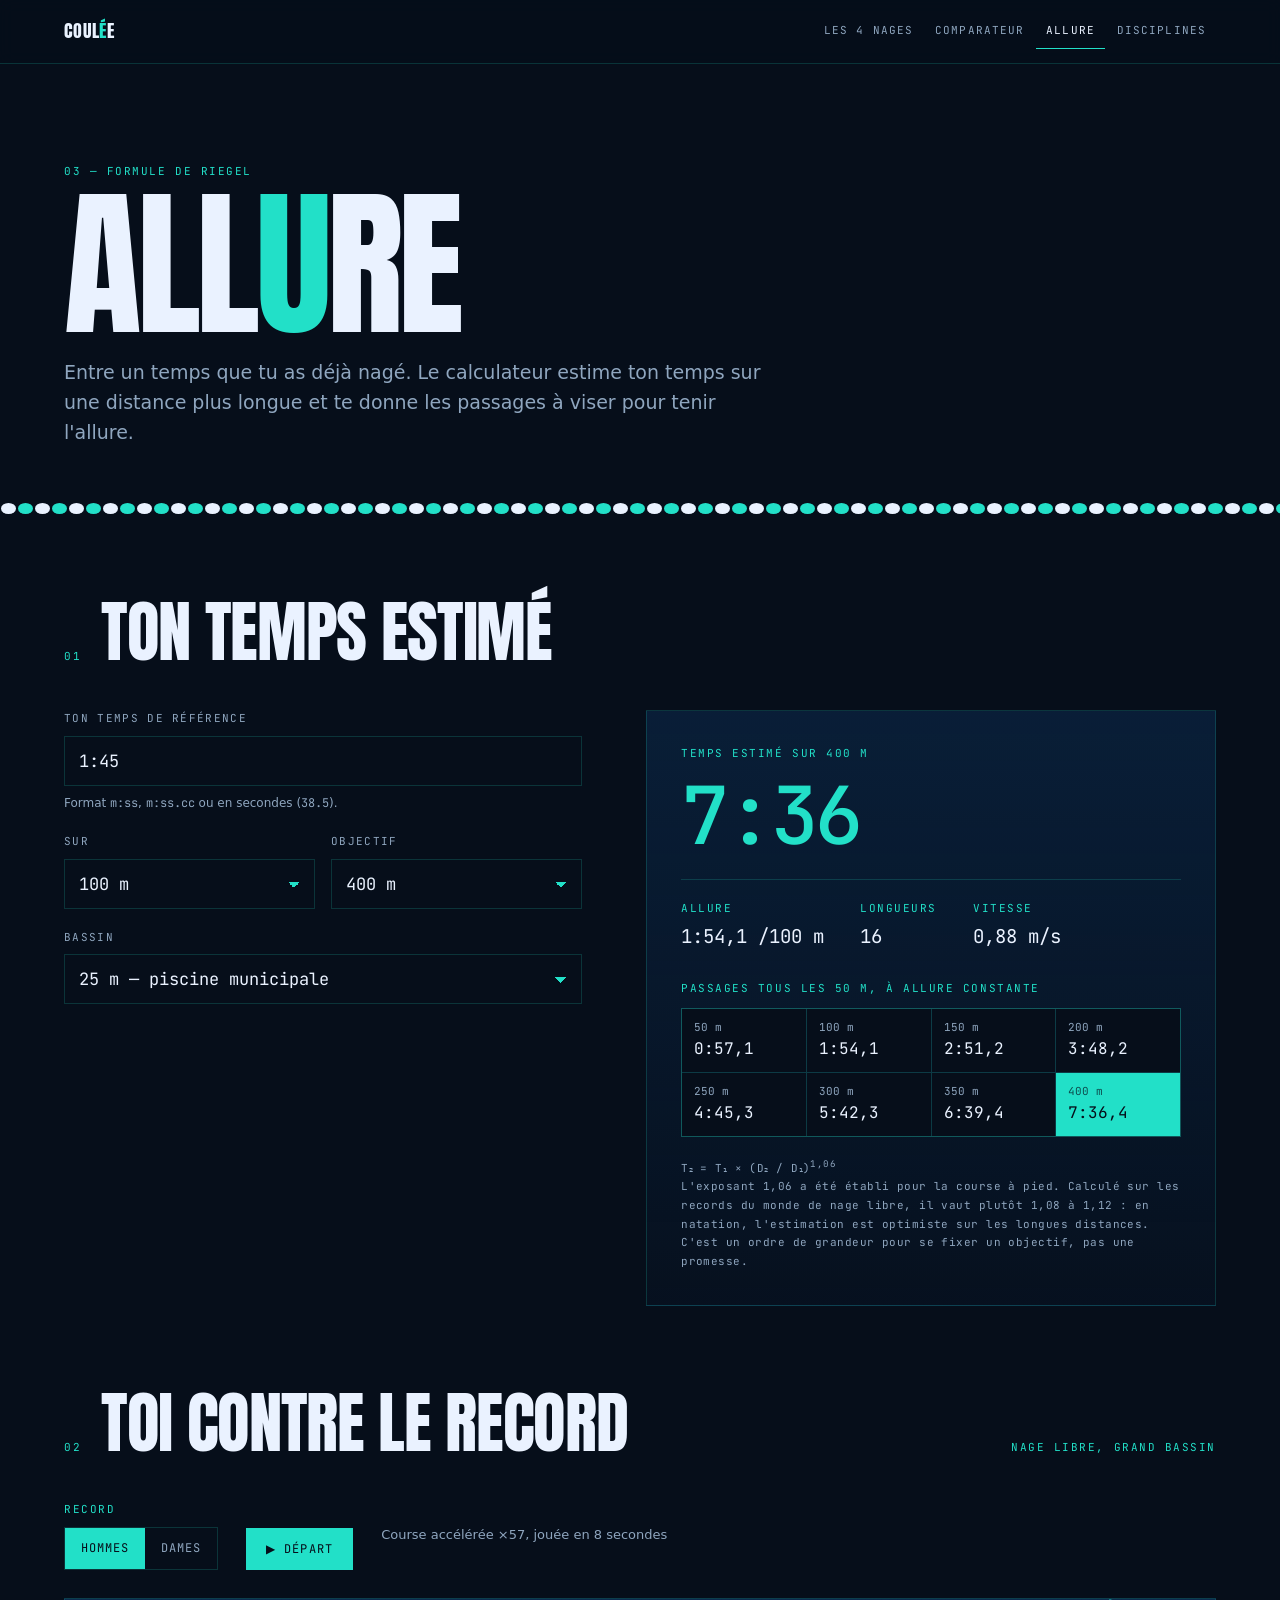
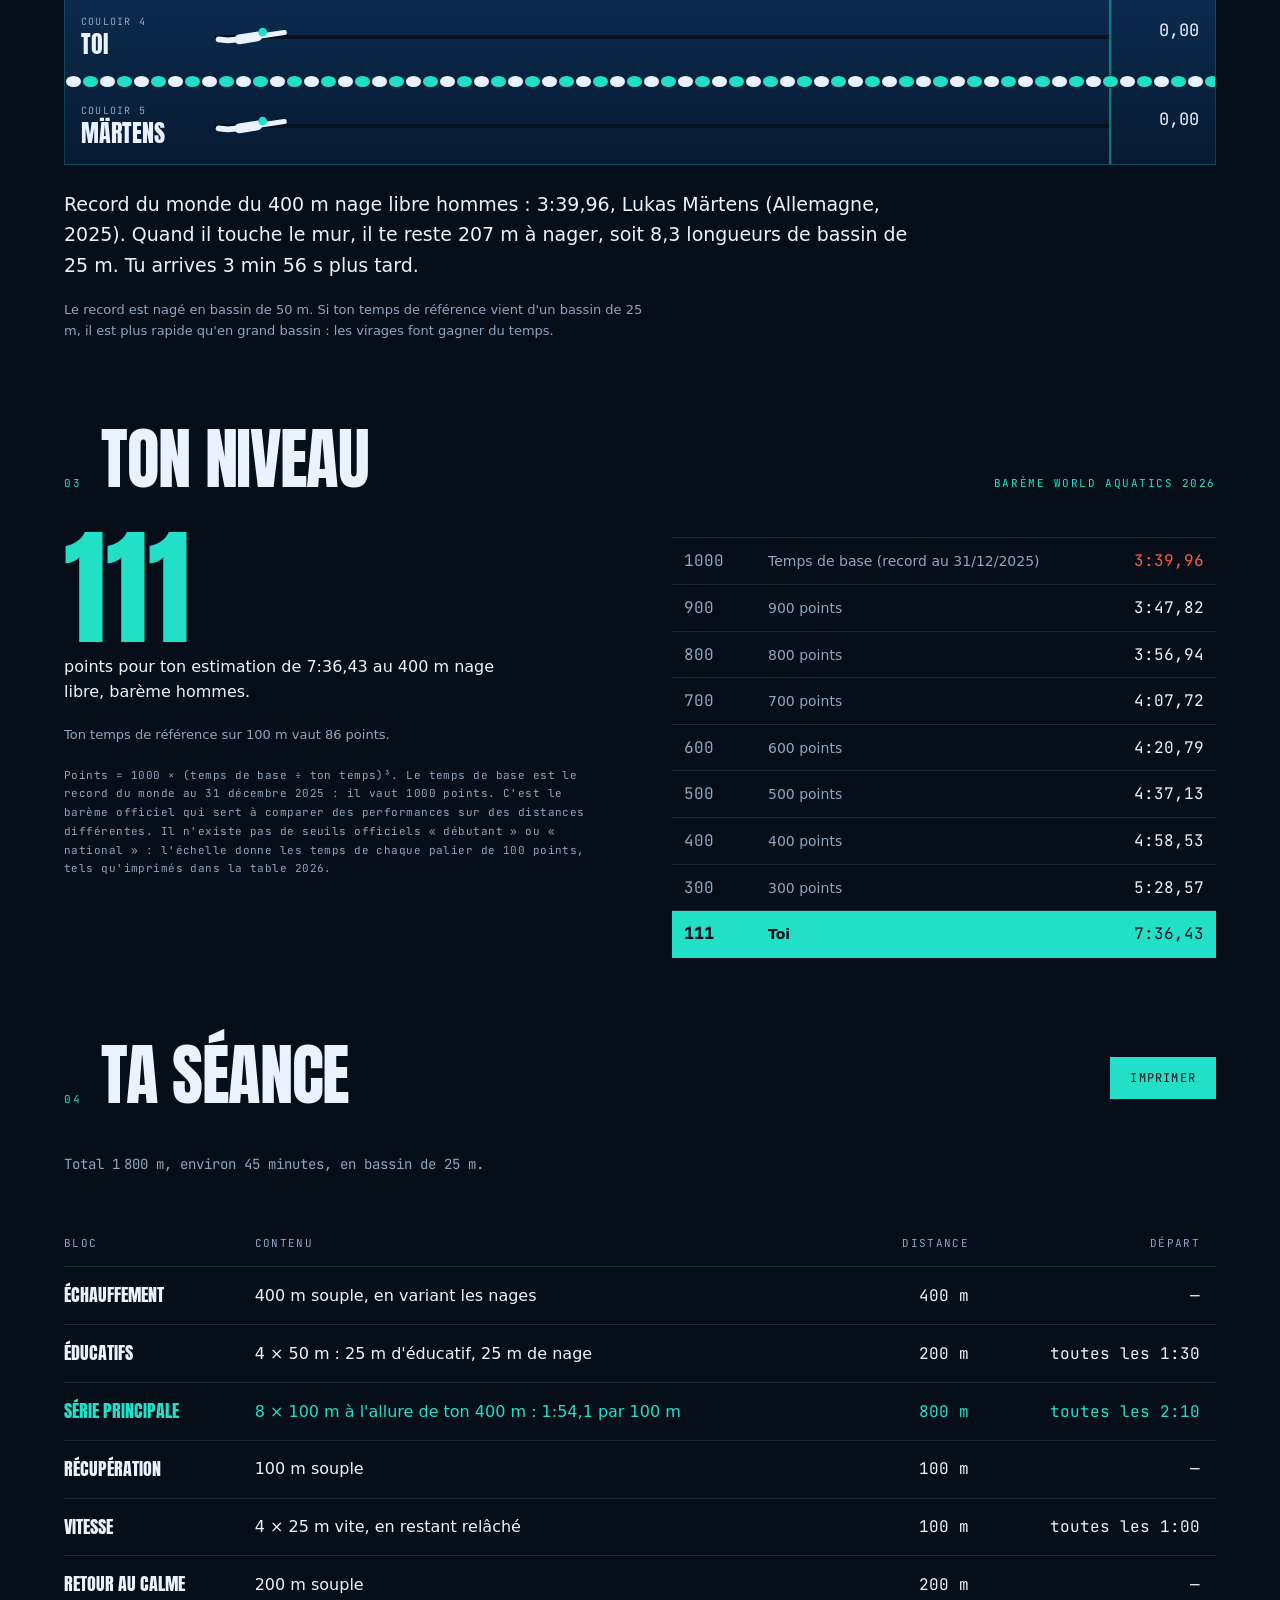
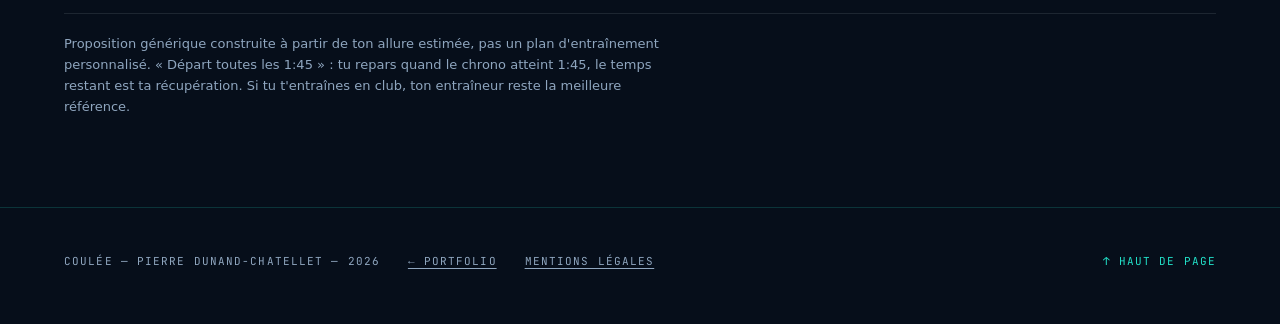
==== commit b174e68e: "Pied de page (retour au portfolio, mentions légales), zones de clic de 24 px, métadonnées de partage" ====
--- a/allure.html
+++ b/allure.html
@@ -7,9 +7,15 @@
 <meta name="description" content="Estime ton temps sur 400, 800 ou 1500 m, compare-le au record du monde, calcule tes points World Aquatics et génère une séance à ton allure.">
 <meta name="theme-color" content="#060E1A">
 <link rel="icon" href="favicon.svg" type="image/svg+xml">
+<link rel="canonical" href="https://dunandchatellet.fr/coulee/allure.html">
+<meta property="og:type" content="website">
+<meta property="og:title" content="Calculateur d'allure — Coulée">
+<meta property="og:description" content="Estime ton temps sur 400, 800 ou 1500 m, compare-le au record du monde, calcule tes points World Aquatics et génère une séance à ton allure.">
+<meta property="og:url" content="https://dunandchatellet.fr/coulee/allure.html">
+<meta property="og:image" content="https://dunandchatellet.fr/coulee/apercu.jpg">
 <script>document.documentElement.className = 'js force-motion';</script>
 <link rel="stylesheet" href="fonts/fonts.css">
-<link rel="stylesheet" href="css/coulee.css?v=20260916-3">
+<link rel="stylesheet" href="css/coulee.css?v=20261001-1">
 </head>
 <body>
 
@@ -181,6 +187,8 @@
 
 <footer>
   <span>Coulée — Pierre Dunand-Chatellet — <span class="mono">2026</span></span>
+  <a href="https://dunandchatellet.fr/">← Portfolio</a>
+  <a href="https://dunandchatellet.fr/mentions-legales.html">Mentions légales</a>
   <a class="end" href="#top">↑ Haut de page</a>
 </footer>
 
--- a/css/coulee.css
+++ b/css/coulee.css
@@ -210,7 +210,7 @@
 .btn:active{transform:scale(.97)}
 @media (hover:hover) and (pointer:fine){ .btn:hover{background-color:#5CEBD8} }
 .link-btn{
-  font:inherit;color:var(--cyan);background:none;border:0;padding:0;cursor:pointer;
+  font:inherit;color:var(--cyan);background:none;border:0;padding:5px 0;cursor:pointer;
   text-transform:inherit;letter-spacing:inherit;
 }
 
@@ -493,6 +493,9 @@
   font-family:var(--f-mono);font-size:.6875rem;letter-spacing:.1em;text-transform:uppercase;color:var(--muted);
 }
 footer .end{margin-left:auto;text-decoration:none;color:var(--cyan)}
+footer a{padding:5px 0}
+footer a:not(.end){color:inherit;text-underline-offset:3px}
+footer a:not(.end):hover{color:var(--cyan)}
 
 /* ============================================================
    DÉGRADATIONS
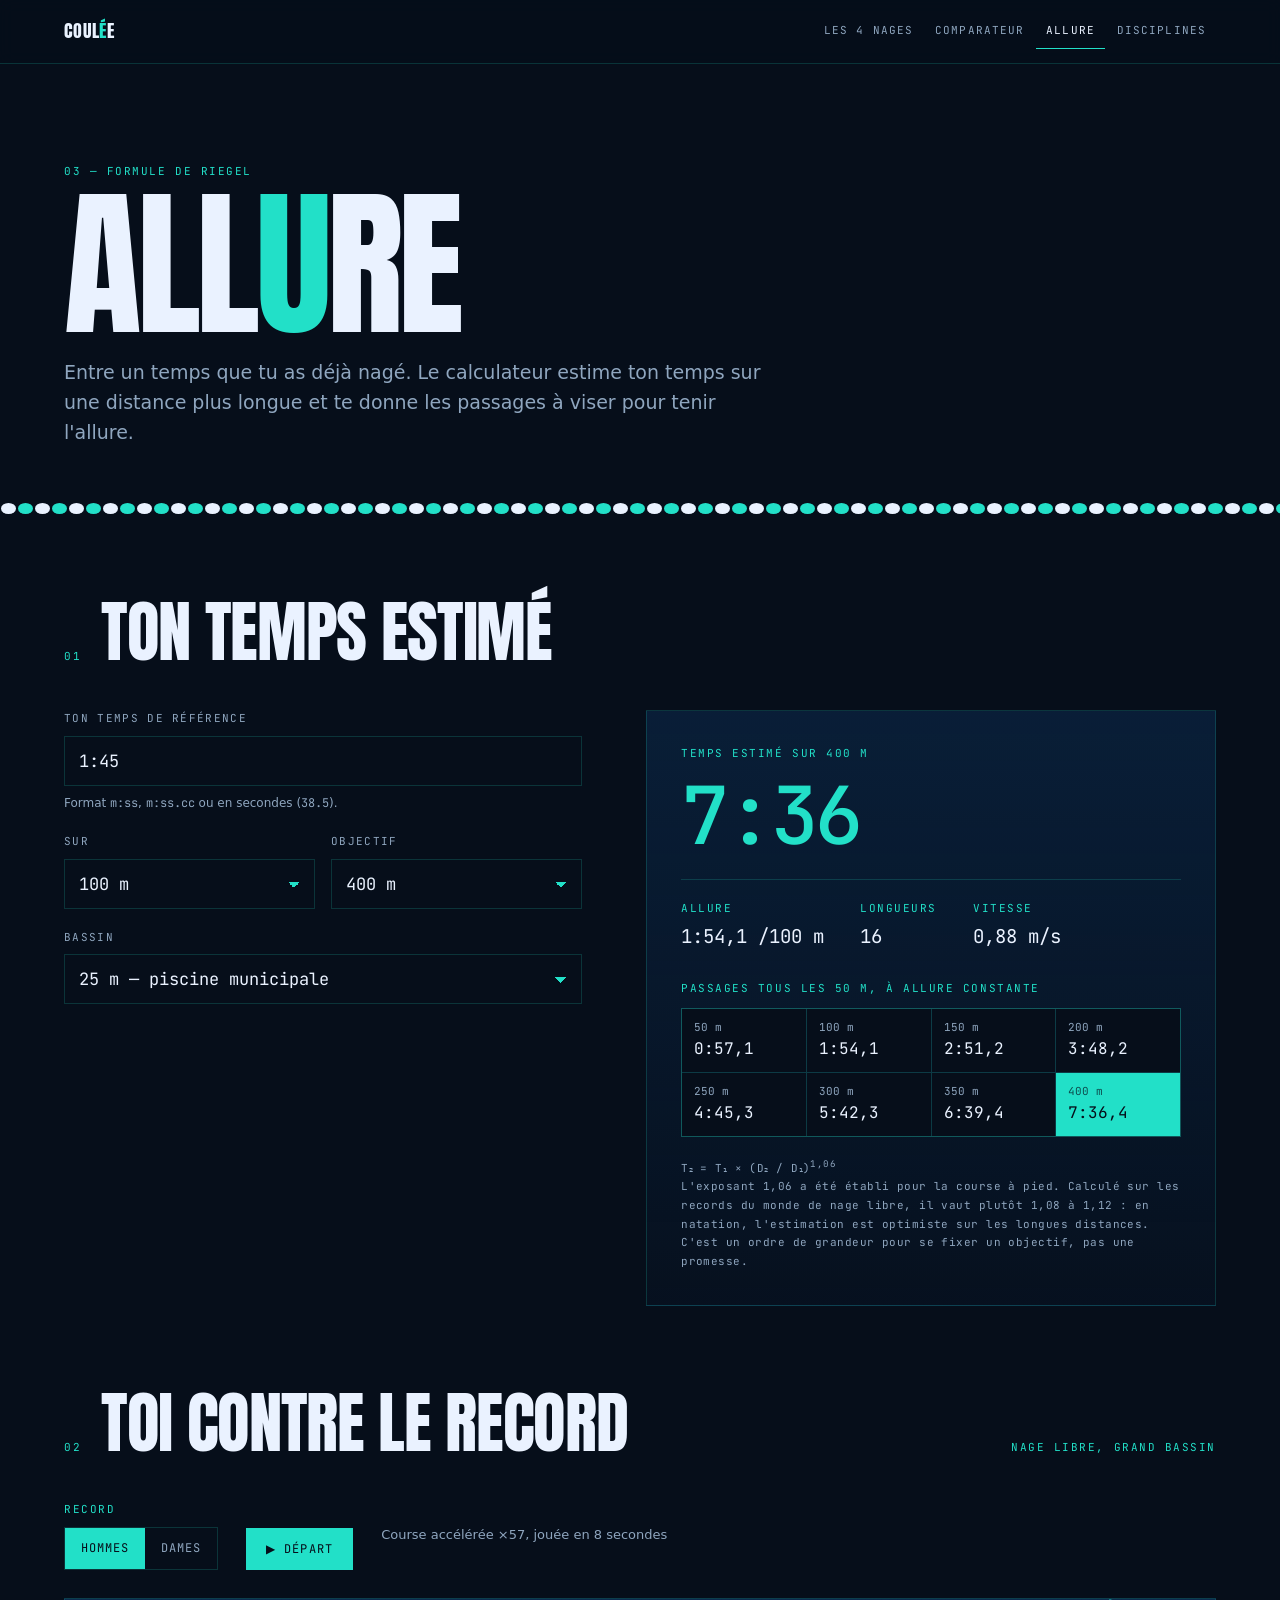
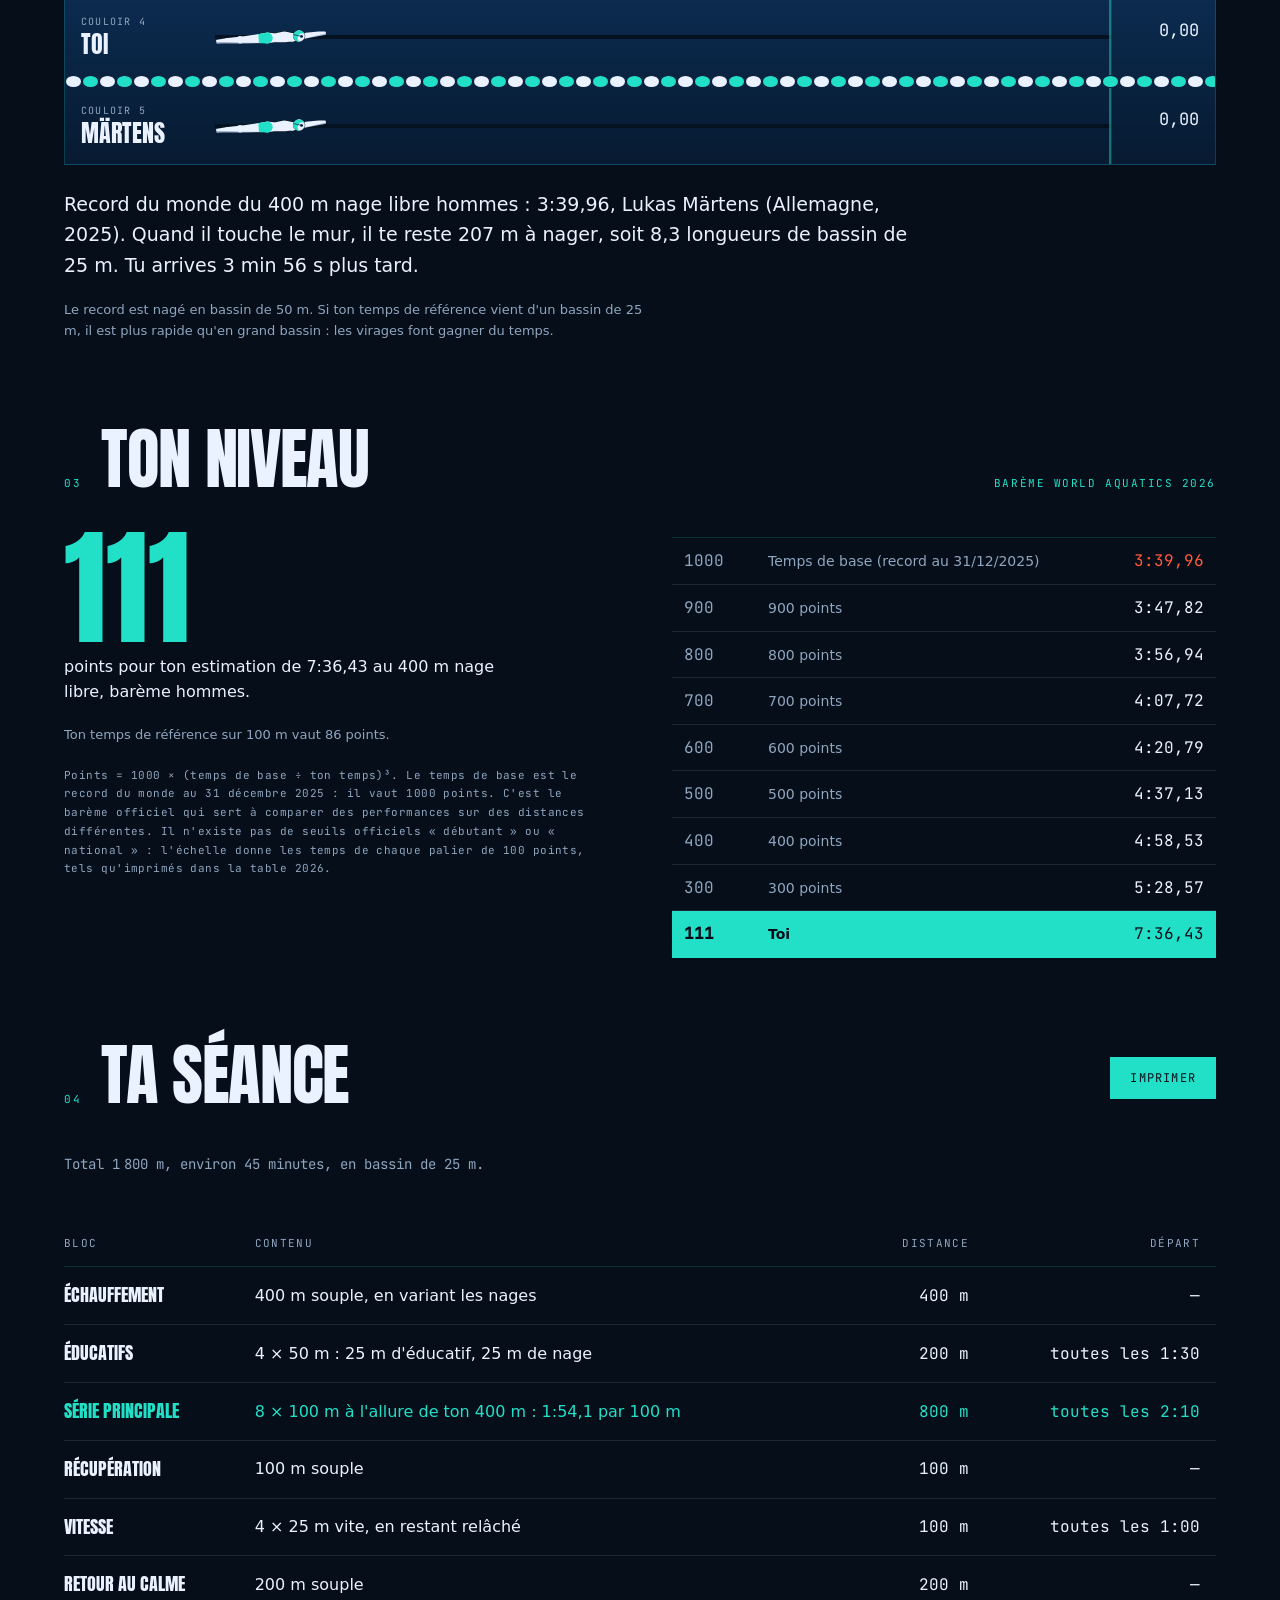
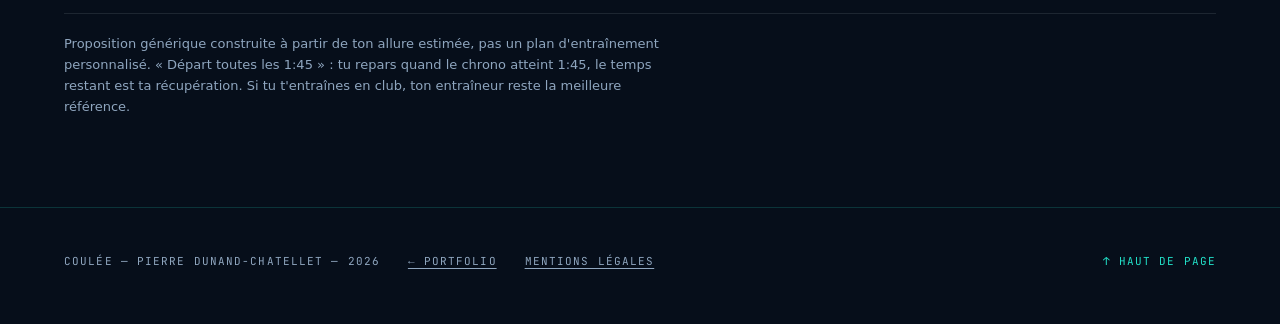
==== commit d1c24064: "Nageur refait : squelette à os de longueur fixe, cinématique inverse et coup de dauphin - js/nageur." ====
--- a/allure.html
+++ b/allure.html
@@ -15,7 +15,7 @@
 <meta property="og:image" content="https://dunandchatellet.fr/coulee/apercu.jpg">
 <script>document.documentElement.className = 'js force-motion';</script>
 <link rel="stylesheet" href="fonts/fonts.css">
-<link rel="stylesheet" href="css/coulee.css?v=20261001-1">
+<link rel="stylesheet" href="css/coulee.css?v=20261001-2">
 </head>
 <body>
 
@@ -192,7 +192,7 @@
   <a class="end" href="#top">↑ Haut de page</a>
 </footer>
 
-<script src="js/donnees.js?v=20260916-3"></script>
+<script src="js/donnees.js?v=20261001-1"></script>
 <script src="js/site.js?v=20260916-3"></script>
 <script src="js/allure-outils.js?v=20260916-3"></script>
 <script src="js/allure.js?v=20260916-3"></script>
--- a/css/coulee.css
+++ b/css/coulee.css
@@ -347,7 +347,7 @@
 /* ligne de fond du couloir, et mur d'arrivée */
 .track::before{content:"";position:absolute;left:0;right:0;top:50%;height:4px;margin-top:-2px;background:#04101D;opacity:.9}
 .track::after{content:"";position:absolute;right:0;top:0;bottom:0;width:2px;background:var(--cyan);opacity:.45}
-.race-swimmer{position:absolute;left:0;top:50%;width:72px;height:22px;margin-top:-11px;will-change:transform}
+.race-swimmer{position:absolute;left:0;top:50%;width:112px;height:16px;margin-top:-8px;will-change:transform}
 .race-swimmer svg{display:block;width:100%;height:100%;overflow:visible}
 .lane-time{
   font-family:var(--f-mono);font-variant-numeric:tabular-nums;text-align:right;
@@ -540,7 +540,7 @@
   .lane-name b{font-size:1.0625rem}
   .lane-time{padding-inline:8px}
   .lane-time .chrono{font-size:.875rem}
-  .race-swimmer{width:48px;height:15px;margin-top:-7.5px}
+  .race-swimmer{width:72px;height:10px;margin-top:-5px}
   .kcal div{padding:16px}
   .figures .big{font-size:2.5rem}
   .phases{grid-template-columns:minmax(0,1fr)}
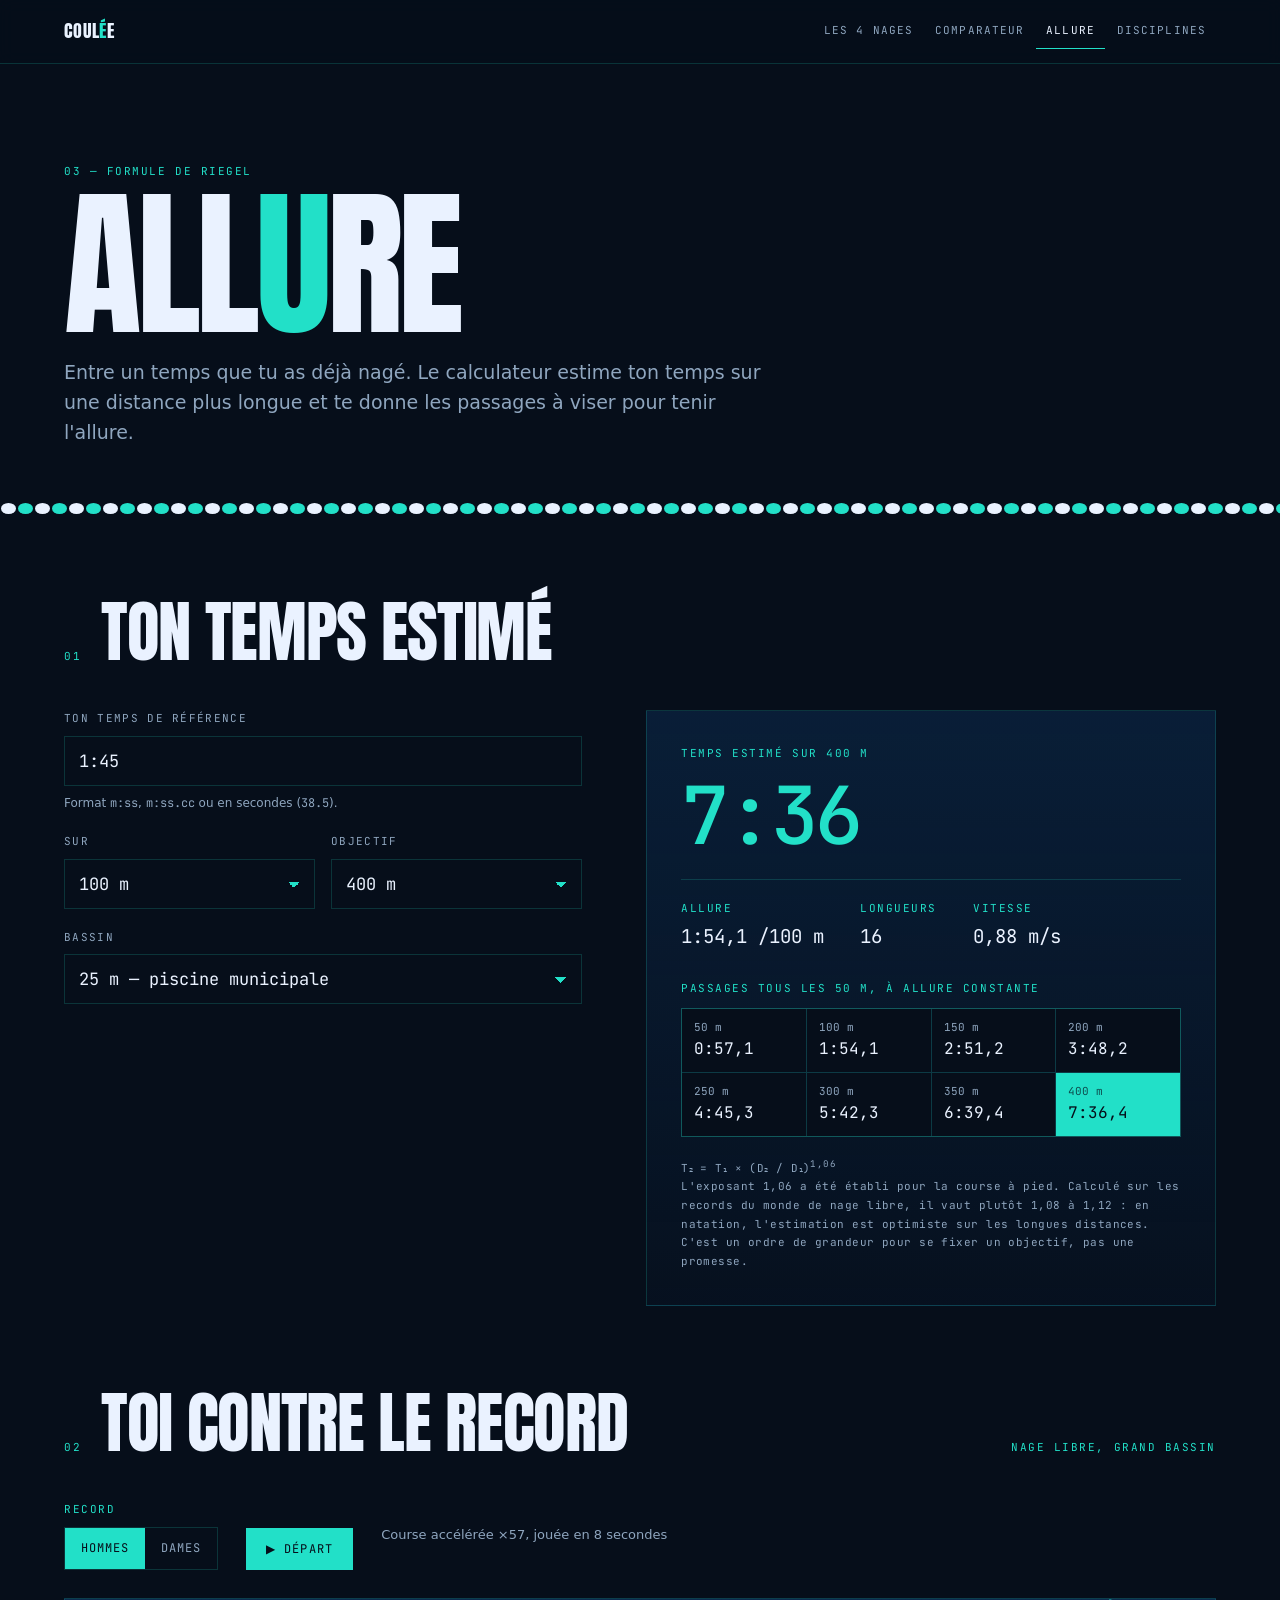
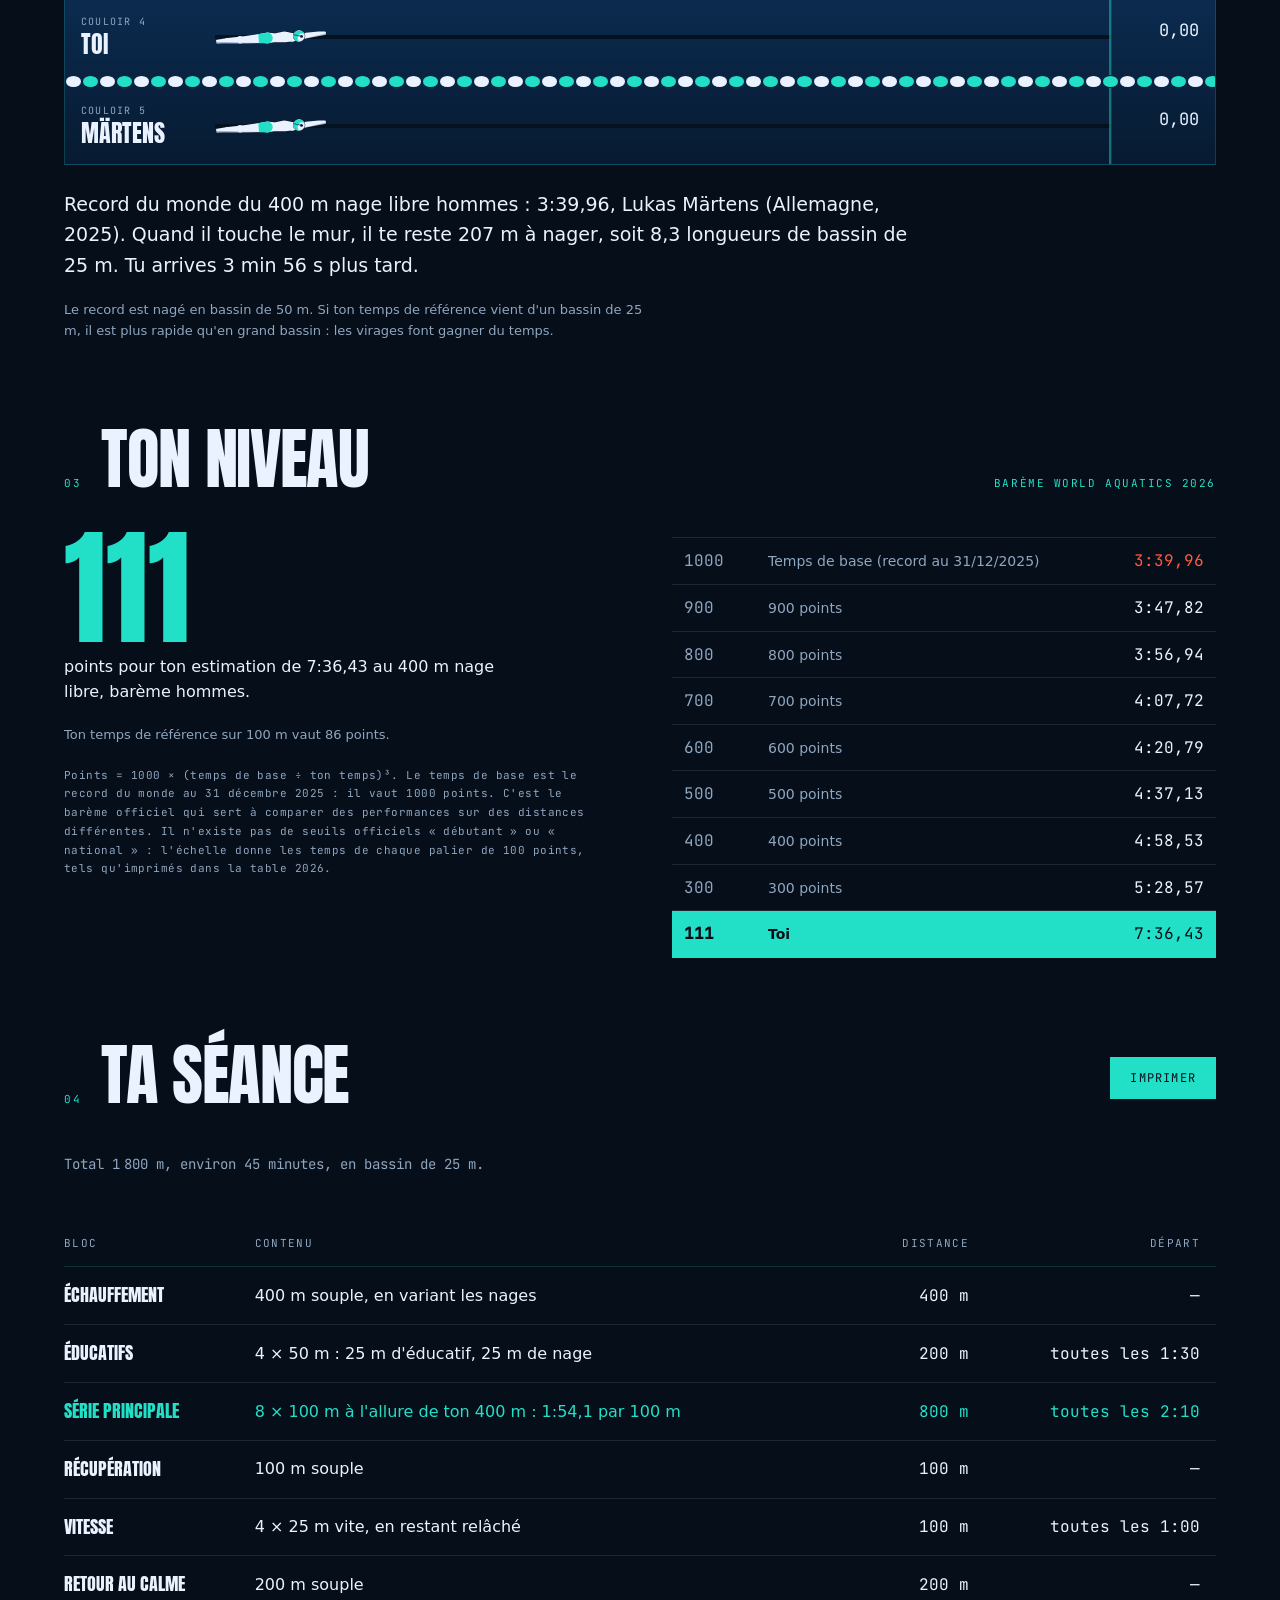
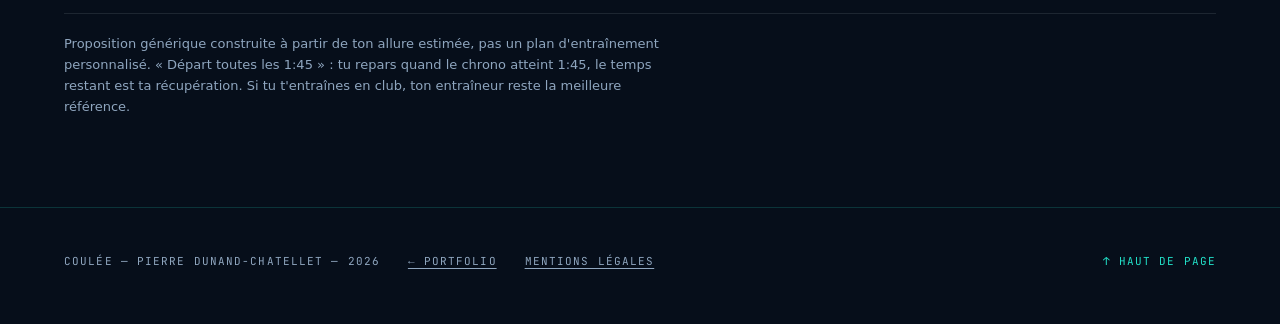
==== commit ca1afa04: "Vignette de partage refaite avec le design actuel (1200 × 630) Co-Authored-By: Claude Opus 5.5 <nore" ====
--- a/allure.html
+++ b/allure.html
@@ -12,7 +12,7 @@
 <meta property="og:title" content="Calculateur d'allure — Coulée">
 <meta property="og:description" content="Estime ton temps sur 400, 800 ou 1500 m, compare-le au record du monde, calcule tes points World Aquatics et génère une séance à ton allure.">
 <meta property="og:url" content="https://dunandchatellet.fr/coulee/allure.html">
-<meta property="og:image" content="https://dunandchatellet.fr/coulee/apercu.jpg">
+<meta property="og:image" content="https://dunandchatellet.fr/coulee/apercu.jpg?v=20261116-1">
 <script>document.documentElement.className = 'js force-motion';</script>
 <link rel="stylesheet" href="fonts/fonts.css">
 <link rel="stylesheet" href="css/coulee.css?v=20261001-2">
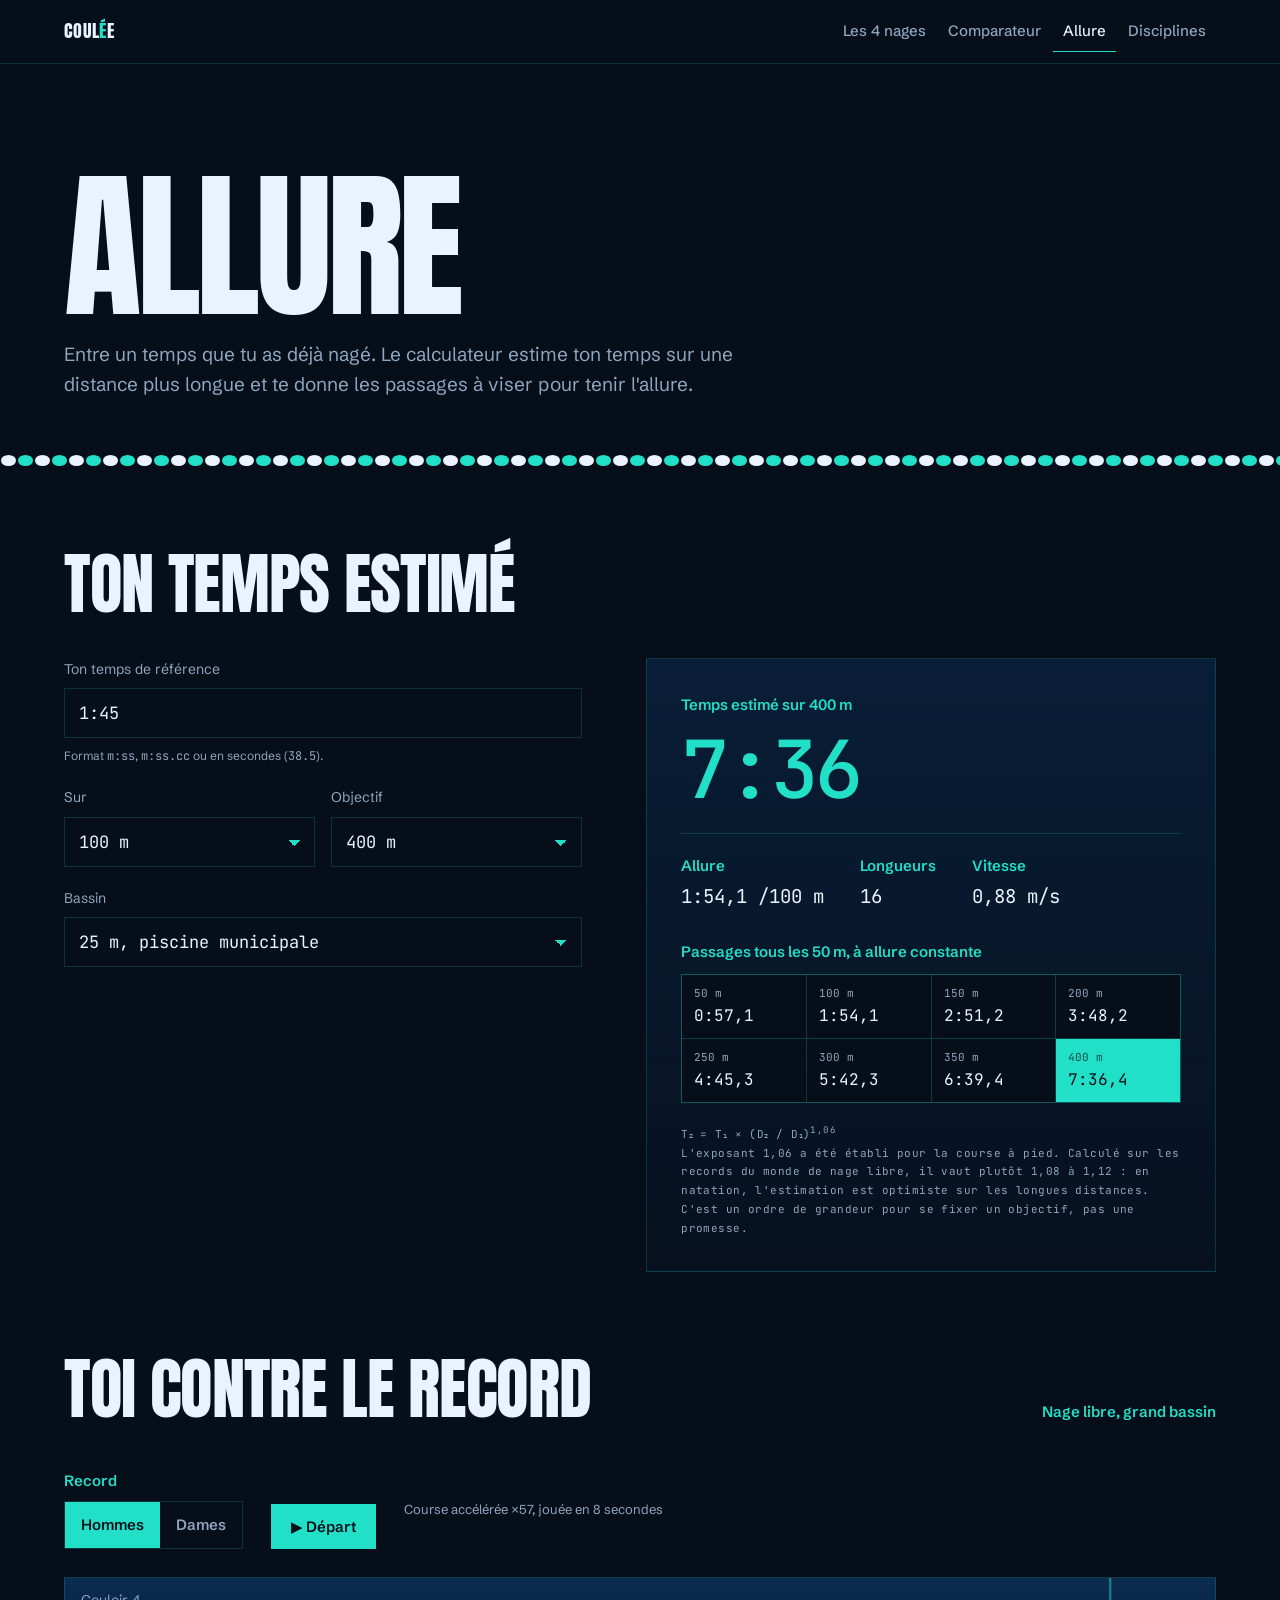
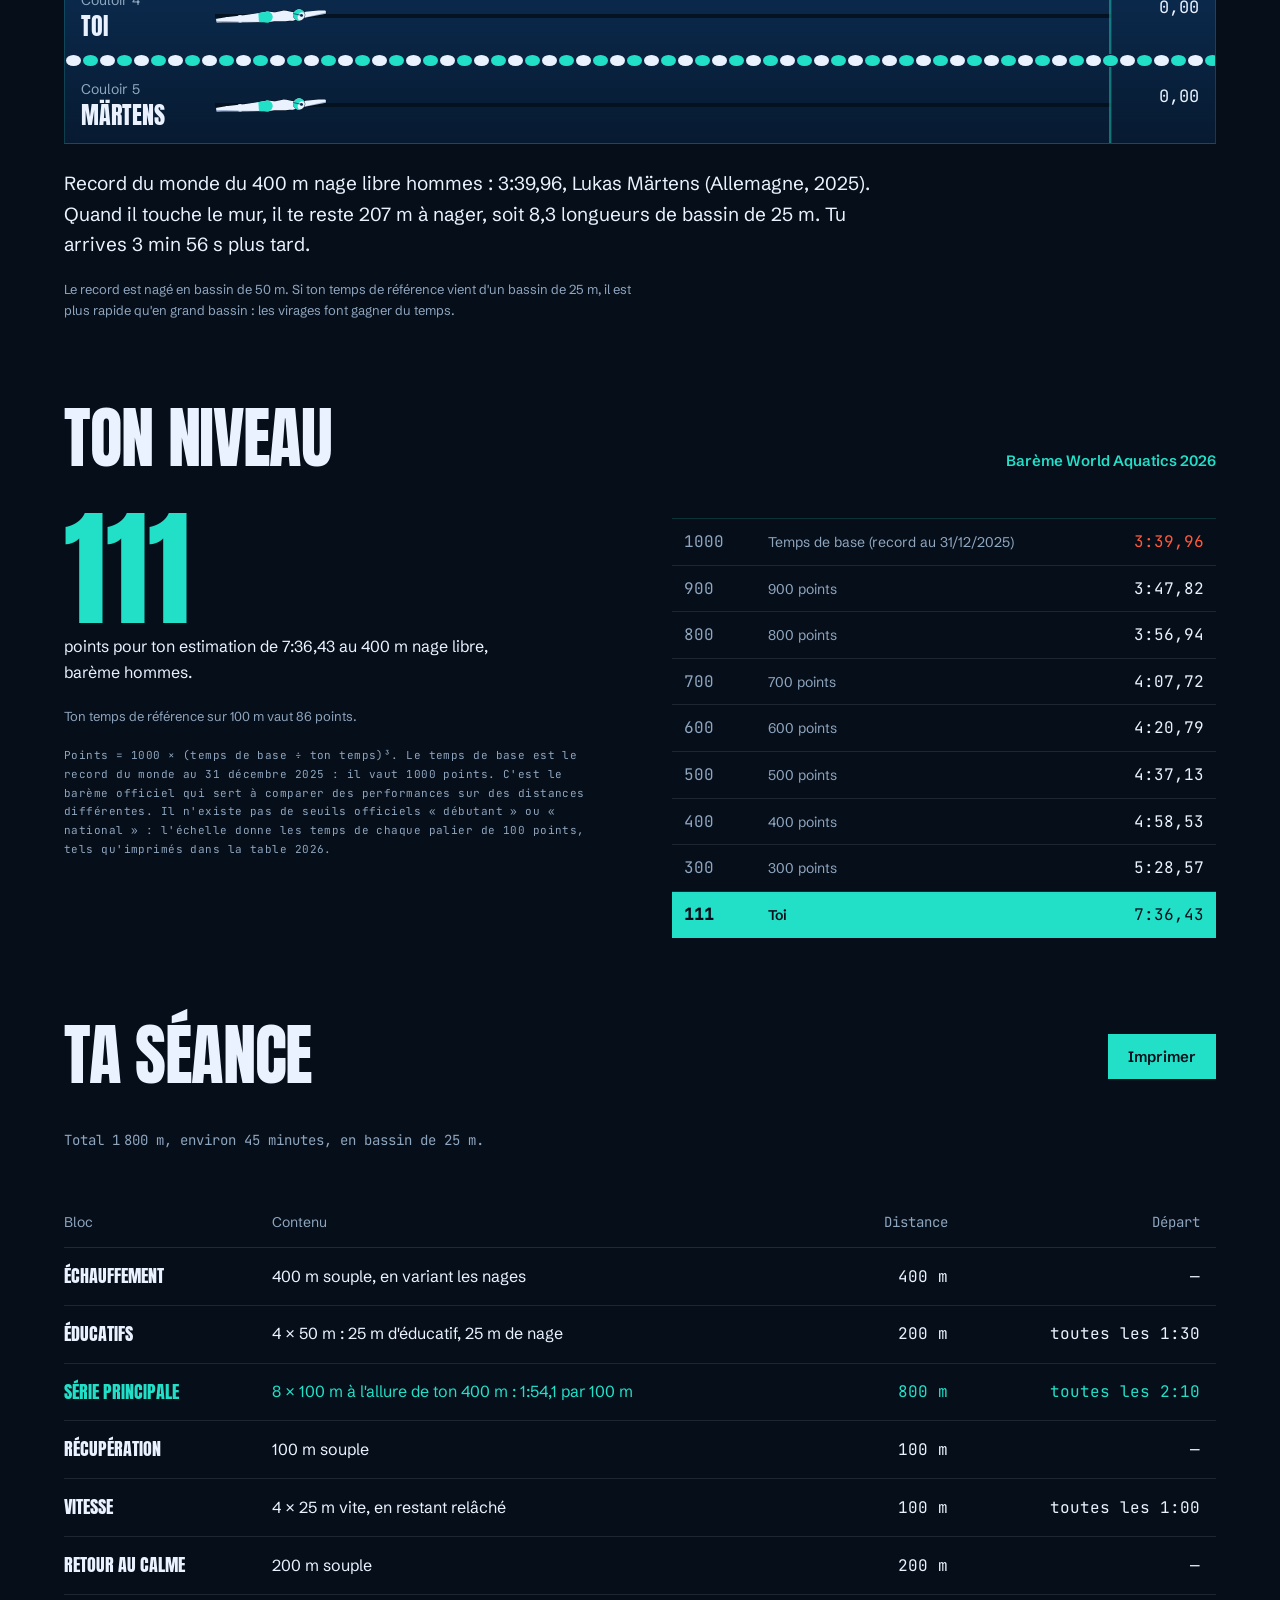
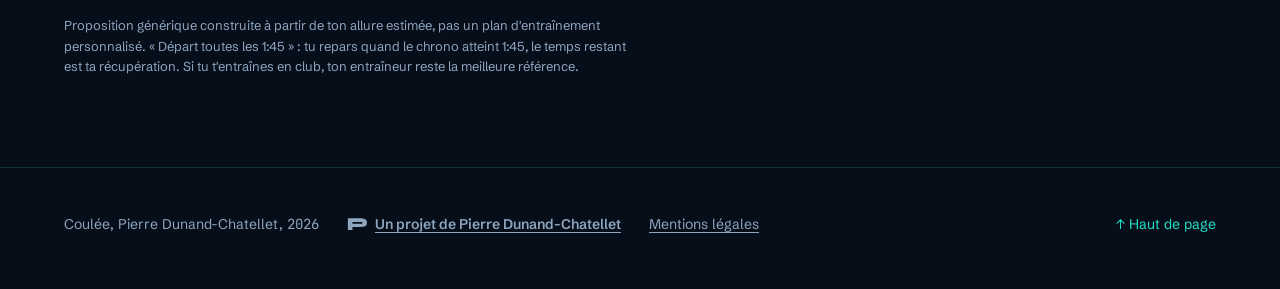
==== commit 8f0b9520: "Nettoyage du design : Schibsted Grotesk, moins d'étiquettes et de numéros décoratifs (Inter retirée)" ====
--- a/allure.html
+++ b/allure.html
@@ -3,19 +3,22 @@
 <head>
 <meta charset="utf-8">
 <meta name="viewport" content="width=device-width, initial-scale=1, viewport-fit=cover">
-<title>Calculateur d'allure — Coulée</title>
+<title>Calculateur d'allure, Coulée</title>
 <meta name="description" content="Estime ton temps sur 400, 800 ou 1500 m, compare-le au record du monde, calcule tes points World Aquatics et génère une séance à ton allure.">
 <meta name="theme-color" content="#060E1A">
 <link rel="icon" href="favicon.svg" type="image/svg+xml">
 <link rel="canonical" href="https://dunandchatellet.fr/coulee/allure.html">
 <meta property="og:type" content="website">
-<meta property="og:title" content="Calculateur d'allure — Coulée">
+<meta property="og:title" content="Calculateur d'allure, Coulée">
 <meta property="og:description" content="Estime ton temps sur 400, 800 ou 1500 m, compare-le au record du monde, calcule tes points World Aquatics et génère une séance à ton allure.">
 <meta property="og:url" content="https://dunandchatellet.fr/coulee/allure.html">
 <meta property="og:image" content="https://dunandchatellet.fr/coulee/apercu.jpg?v=20261116-1">
+<meta property="og:site_name" content="Pierre Dunand-Chatellet">
+<meta property="og:locale" content="fr_FR">
+<meta name="twitter:card" content="summary_large_image">
 <script>document.documentElement.className = 'js force-motion';</script>
-<link rel="stylesheet" href="fonts/fonts.css">
-<link rel="stylesheet" href="css/coulee.css?v=20261001-2">
+<link rel="stylesheet" href="fonts/fonts.css?v=20261115-1">
+<link rel="stylesheet" href="css/coulee.css?v=20261115-1">
 </head>
 <body>
 
@@ -35,8 +38,7 @@
 <main class="page" id="contenu">
 
   <header class="page-head">
-    <p class="label reveal" style="--i:0">03 — Formule de Riegel</p>
-    <h1 class="reveal" style="--i:1">All<span class="dot">u</span>re</h1>
+    <h1 class="reveal" style="--i:1">Allure</h1>
     <p class="intro reveal" style="--i:2">
       Entre un temps que tu as déjà nagé. Le calculateur estime ton temps sur une
       distance plus longue et te donne les passages à viser pour tenir l'allure.
@@ -47,7 +49,6 @@
 
   <section class="section" aria-labelledby="t-calc">
     <div class="section-head">
-      <span class="label reveal" style="--i:0">01</span>
       <h2 id="t-calc" class="reveal" style="--i:1">Ton temps estimé</h2>
     </div>
     <div class="pace">
@@ -82,8 +83,8 @@
         <div class="field">
           <label for="bassin">Bassin</label>
           <select id="bassin">
-            <option value="25" selected>25 m — piscine municipale</option>
-            <option value="50">50 m — grand bassin</option>
+            <option value="25" selected>25 m, piscine municipale</option>
+            <option value="50">50 m, grand bassin</option>
           </select>
         </div>
       </form>
@@ -114,7 +115,6 @@
        ============================================================ -->
   <section class="section needs-js" aria-labelledby="t-vs">
     <div class="section-head">
-      <span class="label reveal" style="--i:0">02</span>
       <h2 id="t-vs" class="reveal" style="--i:1">Toi contre le record</h2>
       <span class="label reveal" style="--i:2">Nage libre, grand bassin</span>
     </div>
@@ -142,7 +142,6 @@
        ============================================================ -->
   <section class="section needs-js" aria-labelledby="t-niv">
     <div class="section-head">
-      <span class="label reveal" style="--i:0">03</span>
       <h2 id="t-niv" class="reveal" style="--i:1">Ton niveau</h2>
       <span class="label reveal" style="--i:2">Barème World Aquatics 2026</span>
     </div>
@@ -168,7 +167,6 @@
        ============================================================ -->
   <section class="section needs-js" id="seance" aria-labelledby="t-sea">
     <div class="section-head">
-      <span class="label reveal" style="--i:0">04</span>
       <h2 id="t-sea" class="reveal" style="--i:1">Ta séance</h2>
       <button class="btn no-print reveal" style="--i:2" type="button" id="seance-imprimer">Imprimer</button>
     </div>
@@ -186,8 +184,8 @@
 </main>
 
 <footer>
-  <span>Coulée — Pierre Dunand-Chatellet — <span class="mono">2026</span></span>
-  <a href="https://dunandchatellet.fr/">← Portfolio</a>
+  <span>Coulée, Pierre Dunand-Chatellet, <span class="mono">2026</span></span>
+  <a class="auteur" href="https://dunandchatellet.fr/"><svg viewBox="0 0 64 64" aria-hidden="true"><path fill="currentColor" d="M16.383 41.28V31.13H45.325Q47.065 31.13 48.254 30.579Q49.443 30.028 49.443 28.23095081967213Q49.443 26.374 48.254 25.852Q47.065 25.330000000000002 45.325 25.330000000000002H17.311V50.85H2.8109999999999977V13.729999999999997H43.063Q47.43421951219512 13.729999999999997 51.22260975609756 14.338999999999999Q55.011 14.948 57.853 16.514Q60.695 18.08 62.319 20.921999999999997Q63.943000000000005 23.764 63.943000000000005 28.23Q63.943000000000005 32.696 62.319 35.306Q60.695 37.916 57.853 39.192Q55.011 40.468 51.22260975609756 40.874Q47.43421951219512 41.28 43.063 41.28Z"/></svg>Un projet de Pierre Dunand-Chatellet</a>
   <a href="https://dunandchatellet.fr/mentions-legales.html">Mentions légales</a>
   <a class="end" href="#top">↑ Haut de page</a>
 </footer>
--- a/fonts/fonts.css
+++ b/fonts/fonts.css
@@ -17,60 +17,6 @@
   font-weight: 400;
   font-display: swap;
   src: url(Anton-normal-400-latin.woff2) format('woff2');
-  unicode-range: U+0000-00FF, U+0131, U+0152-0153, U+02BB-02BC, U+02C6, U+02DA, U+02DC, U+0304, U+0308, U+0329, U+2000-206F, U+20AC, U+2122, U+2191, U+2193, U+2212, U+2215, U+FEFF, U+FFFD;
-}
-/* latin-ext */
-@font-face {
-  font-family: 'Inter';
-  font-style: normal;
-  font-weight: 400;
-  font-display: swap;
-  src: url(Inter-normal-400-latin-ext.woff2) format('woff2');
-  unicode-range: U+0100-02BA, U+02BD-02C5, U+02C7-02CC, U+02CE-02D7, U+02DD-02FF, U+0304, U+0308, U+0329, U+1D00-1DBF, U+1E00-1E9F, U+1EF2-1EFF, U+2020, U+20A0-20AB, U+20AD-20C0, U+2113, U+2C60-2C7F, U+A720-A7FF;
-}
-/* latin */
-@font-face {
-  font-family: 'Inter';
-  font-style: normal;
-  font-weight: 400;
-  font-display: swap;
-  src: url(Inter-normal-400-latin.woff2) format('woff2');
-  unicode-range: U+0000-00FF, U+0131, U+0152-0153, U+02BB-02BC, U+02C6, U+02DA, U+02DC, U+0304, U+0308, U+0329, U+2000-206F, U+20AC, U+2122, U+2191, U+2193, U+2212, U+2215, U+FEFF, U+FFFD;
-}
-/* latin-ext */
-@font-face {
-  font-family: 'Inter';
-  font-style: normal;
-  font-weight: 500;
-  font-display: swap;
-  src: url(Inter-normal-400-latin-ext.woff2) format('woff2');
-  unicode-range: U+0100-02BA, U+02BD-02C5, U+02C7-02CC, U+02CE-02D7, U+02DD-02FF, U+0304, U+0308, U+0329, U+1D00-1DBF, U+1E00-1E9F, U+1EF2-1EFF, U+2020, U+20A0-20AB, U+20AD-20C0, U+2113, U+2C60-2C7F, U+A720-A7FF;
-}
-/* latin */
-@font-face {
-  font-family: 'Inter';
-  font-style: normal;
-  font-weight: 500;
-  font-display: swap;
-  src: url(Inter-normal-400-latin.woff2) format('woff2');
-  unicode-range: U+0000-00FF, U+0131, U+0152-0153, U+02BB-02BC, U+02C6, U+02DA, U+02DC, U+0304, U+0308, U+0329, U+2000-206F, U+20AC, U+2122, U+2191, U+2193, U+2212, U+2215, U+FEFF, U+FFFD;
-}
-/* latin-ext */
-@font-face {
-  font-family: 'Inter';
-  font-style: normal;
-  font-weight: 600;
-  font-display: swap;
-  src: url(Inter-normal-400-latin-ext.woff2) format('woff2');
-  unicode-range: U+0100-02BA, U+02BD-02C5, U+02C7-02CC, U+02CE-02D7, U+02DD-02FF, U+0304, U+0308, U+0329, U+1D00-1DBF, U+1E00-1E9F, U+1EF2-1EFF, U+2020, U+20A0-20AB, U+20AD-20C0, U+2113, U+2C60-2C7F, U+A720-A7FF;
-}
-/* latin */
-@font-face {
-  font-family: 'Inter';
-  font-style: normal;
-  font-weight: 600;
-  font-display: swap;
-  src: url(Inter-normal-400-latin.woff2) format('woff2');
   unicode-range: U+0000-00FF, U+0131, U+0152-0153, U+02BB-02BC, U+02C6, U+02DA, U+02DC, U+0304, U+0308, U+0329, U+2000-206F, U+20AC, U+2122, U+2191, U+2193, U+2212, U+2215, U+FEFF, U+FFFD;
 }
 /* latin-ext */
@@ -109,3 +55,7 @@
   src: url(JetBrainsMono-normal-400-latin.woff2) format('woff2');
   unicode-range: U+0000-00FF, U+0131, U+0152-0153, U+02BB-02BC, U+02C6, U+02DA, U+02DC, U+0304, U+0308, U+0329, U+2000-206F, U+20AC, U+2122, U+2191, U+2193, U+2212, U+2215, U+FEFF, U+FFFD;
 }
+
+/* Schibsted Grotesk : le texte courant, la police du portfolio (rappel). */
+@font-face { font-family: 'Schibsted Grotesk'; font-style: normal; font-weight: 400 900; font-display: swap; src: url(SchibstedGrotesk-latin.woff2) format('woff2'); unicode-range: U+0000-00FF, U+0131, U+0152-0153, U+02BB-02BC, U+02C6, U+02DA, U+02DC, U+0304, U+0308, U+0329, U+2000-206F, U+20AC, U+2122, U+2191, U+2193, U+2212, U+2215, U+FEFF, U+FFFD; }
+@font-face { font-family: 'Schibsted Grotesk'; font-style: normal; font-weight: 400 900; font-display: swap; src: url(SchibstedGrotesk-latin-ext.woff2) format('woff2'); unicode-range: U+0100-02BA, U+02BD-02C5, U+02C7-02CC, U+02CE-02D7, U+02DD-02FF, U+0304, U+0308, U+0329, U+1D00-1DBF, U+1E00-1E9F, U+1EF2-1EFF, U+2020, U+20A0-20AB, U+20AD-20C4, U+2113, U+2C60-2C7F, U+A720-A7FF; }
--- a/css/coulee.css
+++ b/css/coulee.css
@@ -1,5 +1,5 @@
 /* ============================================================
-   COULÉE — feuille commune
+   COULÉE, feuille commune
    Identité « immersif nuit » : bleu nuit, cyan des flotteurs, orange
    réservé aux records. Angles droits, filets fins, chiffres en mono.
    ============================================================ */
@@ -15,7 +15,7 @@
   --hair-soft:rgba(234,242,255,.10);
 
   --f-display:"Anton","Arial Narrow",Impact,sans-serif;
-  --f-body:"Inter",system-ui,-apple-system,"Segoe UI",sans-serif;
+  --f-body:"Schibsted Grotesk",system-ui,-apple-system,"Segoe UI",sans-serif;
   --f-mono:"JetBrains Mono",ui-monospace,Consolas,monospace;
 
   --ease-out:cubic-bezier(.23,1,.32,1);
@@ -152,7 +152,7 @@
 /* Tant que le texte n'est pas révélé, ses LIENS sont invisibles : ils ne doivent
    ni se cliquer au milieu du plongeon, ni recevoir le focus clavier. Seulement
    les liens : visibility:hidden sur tout le bloc retirait aussi le h1 et le
-   paragraphe de l'arbre d'accessibilité — la page n'avait plus de titre pour un
+   paragraphe de l'arbre d'accessibilité, la page n'avait plus de titre pour un
    lecteur d'écran. Eux restent en simple opacity:0 (.reveal). */
 .js .hero-copy:not(.is-in) .hero-nav{visibility:hidden}
 .copy-rail{
@@ -584,3 +584,30 @@
 
 /* Pas de règle « prefers-reduced-motion » : choix de Pierre (16/09/2026), le site
    anime pour tout le monde. Chaque page pose la classe force-motion dans son <head>. */
+
+/* ============================================================
+   NETTOYAGE DU 2026-11-14
+   Même Coulée (nuit sous l'eau, cyan, Anton, corde de couloir), sans
+   les tics : texte en Schibsted Grotesk (la police du portfolio), plus de
+   petites capitales mono espacées pour les étiquettes, plus d'apparition
+   au défilement (le plongeon de l'accueil reste, lui, piloté au défilement).
+   Le mono ne sert plus qu'aux temps, aux distances et aux formules.
+   ============================================================ */
+.label,.skip,.cue,.mini nav a,.hero-data,.btn,.stroke .v small,.facts dt,.seg label,
+.lane-name small,.lane-time .place,thead th,.kcal .unit,.field label,.fig span,
+.frise .lieu,.quiz-fin .link-btn,footer{
+  font-family:var(--f-body);letter-spacing:0;text-transform:none;
+}
+.label{font-size:.9375rem;font-weight:600}
+.mini nav a{font-size:.9375rem;font-weight:500}
+.hero-data,.field label,.facts dt,thead th,.fig span,.frise .lieu,.lane-name small,.lane-time .place,.stroke .v small{font-size:.875rem}
+.btn,.seg label,.quiz-fin .link-btn,.skip{font-size:.9375rem;font-weight:600}
+footer{font-size:.875rem}
+.cue{font-size:.9375rem}
+.stroke .n,.phases .at{letter-spacing:0}
+.js .reveal{opacity:1;transform:none;transition:none}
+/* barre du haut : fond plein au lieu du verre dépoli */
+.mini{backdrop-filter:none;-webkit-backdrop-filter:none;background:var(--night)}
+@media (max-width:640px){ .mini nav a{font-size:.875rem;letter-spacing:0} }
+footer .auteur{display:inline-flex;align-items:center;gap:8px;color:var(--ink);font-weight:600}
+footer .auteur svg{width:20px;height:20px}
